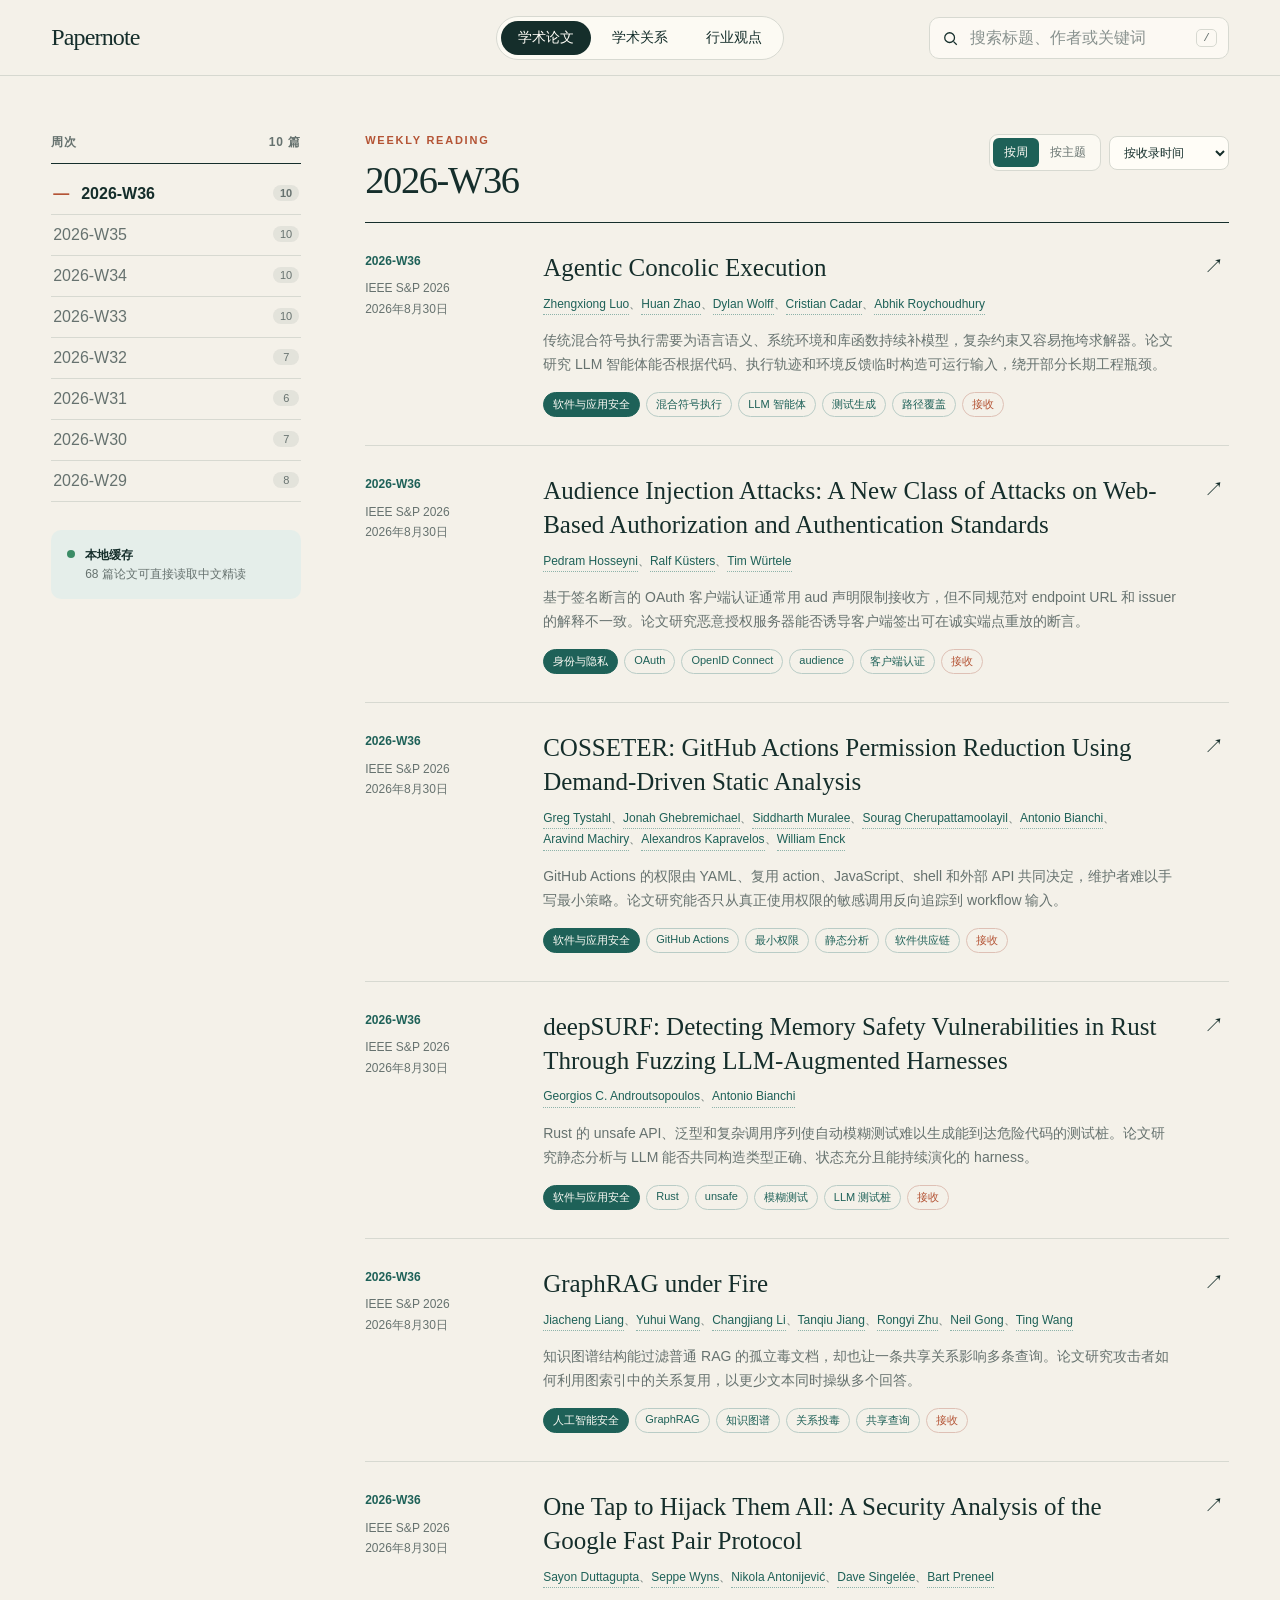
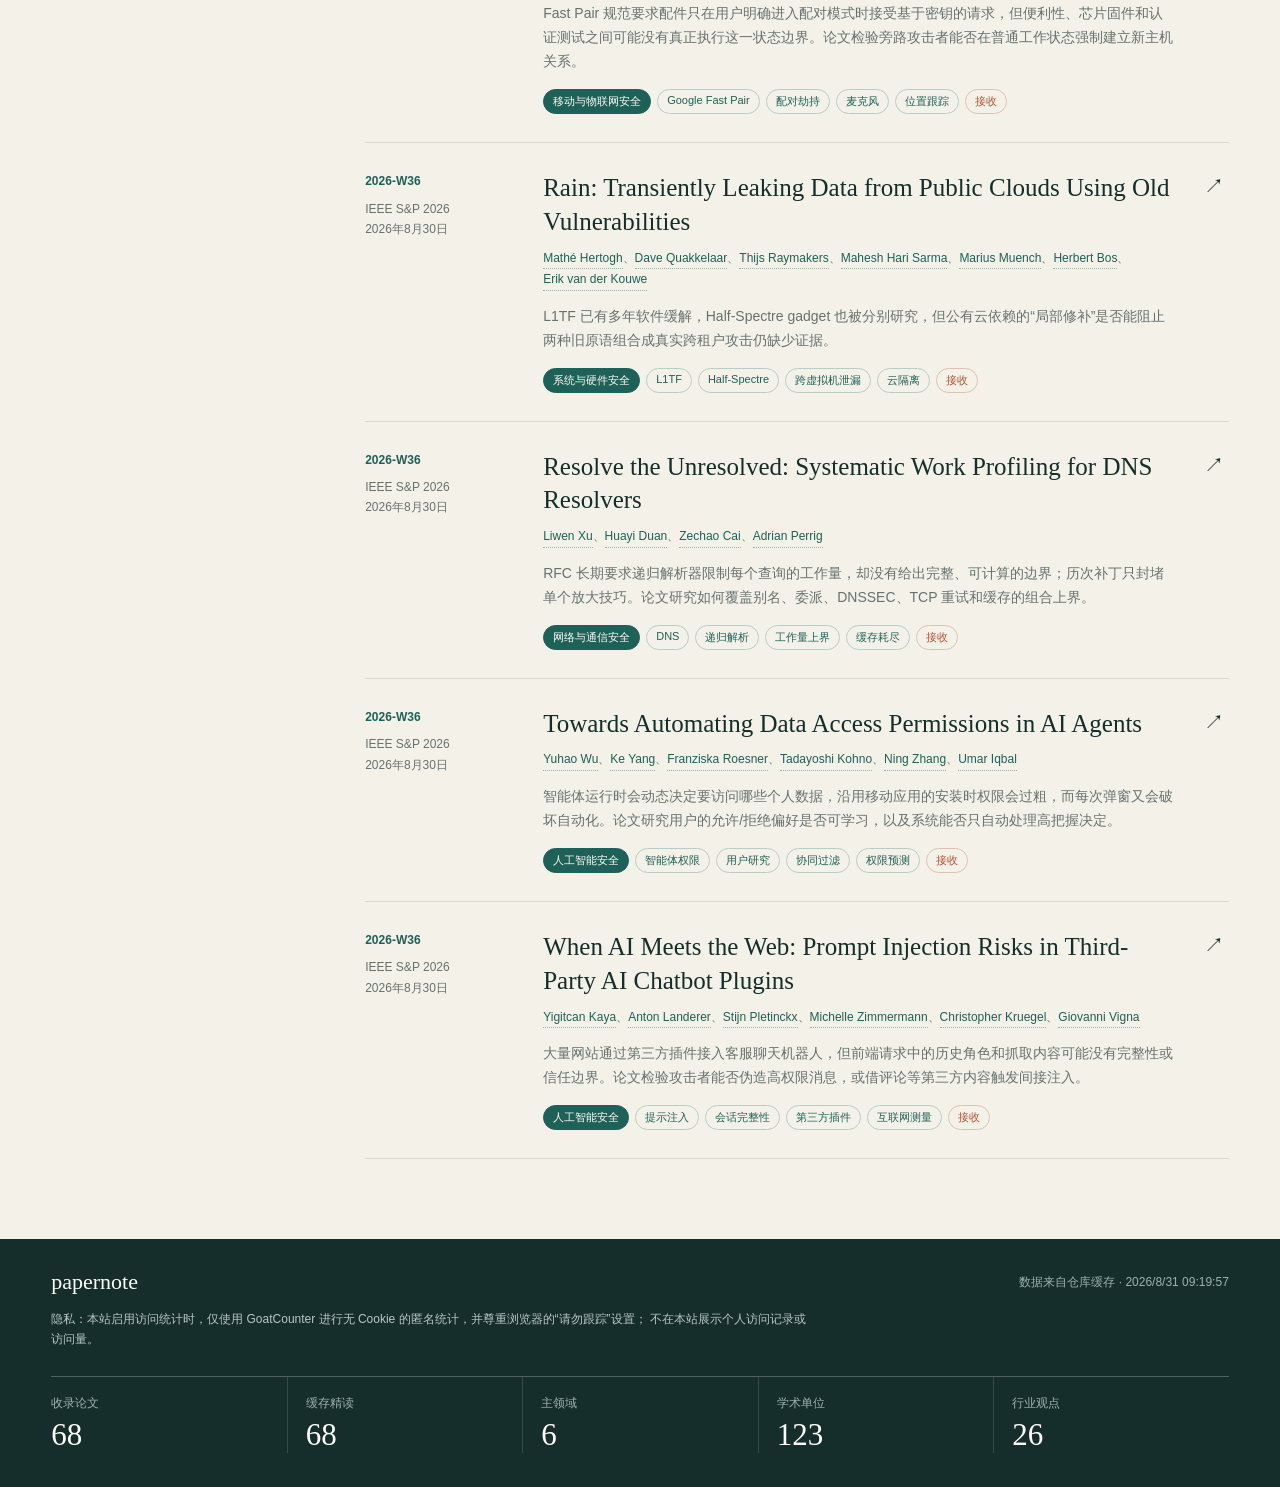
==== site/index.html @ e09ce447 "Align glossary typography" ====
<!doctype html>
<html lang="zh-CN">
<head>
  <meta charset="utf-8">
  <meta name="viewport" content="width=device-width, initial-scale=1">
  <meta name="description" content="papernote：浏览安全论文精读、学术关系与有证据评价的行业观点。">
  <title>papernote · 安全研究笔记</title>
  <link rel="stylesheet" href="./styles.css?v=5">
</head>
<body>
  <header class="site-header">
    <a class="brand" href="./" aria-label="papernote 首页">
      <strong>Papernote</strong>
    </a>
    <nav class="mode-tabs" aria-label="内容类型">
      <button class="mode-tab is-active" type="button" data-section="papers">学术论文</button>
      <button class="mode-tab" type="button" data-section="academic">学术关系</button>
      <button class="mode-tab" type="button" data-section="viewpoints">行业观点</button>
    </nav>
    <label class="search">
      <span class="sr-only">搜索</span>
      <svg viewBox="0 0 24 24" aria-hidden="true"><path d="m21 21-4.2-4.2m1.2-5.3a6.5 6.5 0 1 1-13 0 6.5 6.5 0 0 1 13 0Z"/></svg>
      <input id="searchInput" type="search" placeholder="搜索标题、作者或关键词">
      <kbd>/</kbd>
    </label>
  </header>

  <main>
    <section class="workspace" aria-live="polite">
      <aside class="filters">
        <div class="section-heading">
          <span id="filterTitle">论文主题</span>
          <span id="resultCount"></span>
        </div>
        <div class="filter-list" id="filterList"></div>
        <div class="cache-note">
          <span class="cache-dot" aria-hidden="true"></span>
          <p><strong>本地缓存</strong><br><span id="cacheStatus">正在读取…</span></p>
        </div>
      </aside>

      <div class="content">
        <div class="content-header">
          <div>
            <p class="eyebrow" id="contentEyebrow">WEEKLY READING</p>
            <h2 id="contentTitle">学术论文</h2>
          </div>
          <div class="content-controls">
            <div class="paper-view-tabs" id="paperViewTabs" aria-label="论文浏览方式">
              <button class="paper-view-tab is-active" type="button" data-mode="week">按周</button>
              <button class="paper-view-tab" type="button" data-mode="theme">按主题</button>
            </div>
            <select id="academicYear" aria-label="学术关系年份" hidden></select>
            <select id="sortSelect" aria-label="排序方式">
              <option value="recent">按收录时间</option>
              <option value="title">按标题</option>
            </select>
          </div>
        </div>
        <div class="card-list" id="cardList"></div>
        <div class="empty-state" id="emptyState" hidden>
          <p>没有找到匹配内容。</p>
          <button type="button" id="clearSearch">清除搜索</button>
        </div>
      </div>
    </section>
  </main>

  <dialog class="paper-dialog" id="paperDialog">
    <button class="dialog-back" type="button" aria-label="返回上一个详情" hidden>←</button>
    <button class="dialog-close" type="button" aria-label="关闭详情">×</button>
    <article id="dialogContent"></article>
  </dialog>

  <footer>
    <div class="footer-meta">
      <span class="footer-brand">papernote</span>
      <span>数据来自仓库缓存 · <span id="generatedAt"></span></span>
    </div>
    <p class="privacy-note">
      隐私：本站启用访问统计时，仅使用 GoatCounter 进行无 Cookie 的匿名统计，并尊重浏览器的“请勿跟踪”设置；
      不在本站展示个人访问记录或访问量。
    </p>
    <dl class="stats" id="stats"></dl>
  </footer>

  <script src="./data.js?v=2"></script>
  <script src="./app.js?v=3"></script>
  <script src="./analytics-config.js?v=1"></script>
  <script src="./analytics.js?v=1"></script>
</body>
</html>
---- site/styles.css ----
:root {
  --paper: #f4f1e9;
  --surface: #fffdf7;
  --ink: #152e2b;
  --muted: #66726f;
  --line: #d7d9d1;
  --accent: #b45435;
  --teal: #1e6158;
  --soft-teal: #e5eeea;
  --radius: 14px;
  --shadow: 0 20px 60px rgba(27, 53, 48, .12);
}

* { box-sizing: border-box; }

html { scroll-behavior: smooth; }

body {
  margin: 0;
  color: var(--ink);
  background: var(--paper);
  font-family: Inter, "Noto Sans SC", "PingFang SC", "Microsoft YaHei", sans-serif;
  text-rendering: optimizeLegibility;
}

button, input, select { font: inherit; }
button, select { color: inherit; }
a { color: inherit; }

.sr-only {
  position: absolute;
  width: 1px;
  height: 1px;
  padding: 0;
  margin: -1px;
  overflow: hidden;
  clip: rect(0, 0, 0, 0);
  white-space: nowrap;
  border: 0;
}

.site-header {
  position: sticky;
  top: 0;
  z-index: 10;
  min-height: 76px;
  padding: 12px clamp(20px, 4vw, 64px);
  display: grid;
  grid-template-columns: 1fr auto 1fr;
  align-items: center;
  gap: 28px;
  background: rgba(244, 241, 233, .94);
  border-bottom: 1px solid rgba(21, 46, 43, .13);
  backdrop-filter: blur(12px);
}

.brand {
  width: max-content;
  display: inline-flex;
  align-items: center;
  gap: 11px;
  text-decoration: none;
}

.brand strong {
  font-family: Georgia, "Noto Serif SC", serif;
  font-size: 24px;
  font-weight: 500;
  letter-spacing: -.035em;
}

.mode-tabs {
  display: flex;
  align-items: center;
  gap: 4px;
  padding: 4px;
  border: 1px solid var(--line);
  border-radius: 999px;
  background: rgba(255, 253, 247, .65);
}

.mode-tab {
  padding: 8px 17px;
  border: 0;
  border-radius: 999px;
  background: transparent;
  cursor: pointer;
  font-size: 14px;
}

.mode-tab.is-active {
  color: var(--surface);
  background: var(--ink);
}

.search {
  justify-self: end;
  width: min(100%, 300px);
  height: 42px;
  display: flex;
  align-items: center;
  gap: 9px;
  padding: 0 11px;
  border: 1px solid var(--line);
  border-radius: 10px;
  background: rgba(255, 253, 247, .7);
}

.search:focus-within { border-color: var(--teal); box-shadow: 0 0 0 3px rgba(30, 97, 88, .1); }
.search svg { width: 18px; fill: none; stroke: currentColor; stroke-width: 1.7; }
.search input { min-width: 0; flex: 1; border: 0; outline: 0; background: transparent; }
.search input::placeholder { color: #89928f; }
.search kbd { padding: 2px 6px; color: var(--muted); border: 1px solid var(--line); border-radius: 5px; font-size: 11px; }

main {
  width: min(1440px, 100%);
  margin: 0 auto;
  padding: 0 clamp(20px, 4vw, 64px);
}

.content,
.card-list,
.card-body { min-width: 0; }

.eyebrow {
  margin: 0 0 12px;
  color: var(--accent);
  font-size: 11px;
  font-weight: 700;
  letter-spacing: .16em;
}

.workspace {
  display: grid;
  grid-template-columns: 250px minmax(0, 1fr);
  gap: clamp(32px, 5vw, 78px);
  padding: 58px 0 80px;
}

.filters {
  align-self: start;
  position: sticky;
  top: 108px;
}

.section-heading {
  display: flex;
  justify-content: space-between;
  padding-bottom: 12px;
  color: var(--muted);
  border-bottom: 1px solid var(--ink);
  font-size: 12px;
  font-weight: 700;
  letter-spacing: .08em;
}

.filter-list { margin-top: 10px; }

.filter-button {
  width: 100%;
  padding: 11px 2px;
  display: flex;
  justify-content: space-between;
  gap: 12px;
  color: var(--muted);
  border: 0;
  border-bottom: 1px solid var(--line);
  background: transparent;
  cursor: pointer;
  text-align: left;
}

.filter-button:hover, .filter-button.is-active { color: var(--ink); }
.filter-button.is-active { font-weight: 700; }
.filter-button.is-active::before { content: "—"; color: var(--accent); }
.filter-button.is-active span:first-of-type { margin-right: auto; }

.filter-count {
  min-width: 26px;
  padding: 2px 7px;
  color: var(--muted);
  background: rgba(21, 46, 43, .07);
  border-radius: 99px;
  text-align: center;
  font-size: 11px;
}

.cache-note {
  margin-top: 28px;
  padding: 16px;
  display: flex;
  gap: 10px;
  background: var(--soft-teal);
  border-radius: 10px;
}

.cache-note p { margin: 0; color: var(--muted); font-size: 12px; line-height: 1.55; }
.cache-note strong { color: var(--ink); }
.cache-dot { width: 8px; height: 8px; margin-top: 4px; flex: 0 0 auto; border-radius: 50%; background: #3b8c66; }

.content-header {
  min-height: 72px;
  display: flex;
  align-items: start;
  justify-content: space-between;
  gap: 24px;
  border-bottom: 1px solid var(--ink);
}

.content-header h2 {
  margin: 0 0 20px;
  font-family: Georgia, "Noto Serif SC", "Songti SC", serif;
  font-size: clamp(28px, 3vw, 42px);
  font-weight: 500;
  letter-spacing: -.035em;
}

#sortSelect {
  padding: 8px 28px 8px 10px;
  border: 1px solid var(--line);
  border-radius: 8px;
  background: var(--surface);
  font-size: 12px;
}

.content-controls { display: flex; align-items: center; gap: 8px; }

.paper-view-tabs {
  display: flex;
  padding: 3px;
  border: 1px solid var(--line);
  border-radius: 9px;
  background: rgba(255, 253, 247, .65);
}

.paper-view-tabs[hidden] { display: none; }

.paper-view-tab {
  padding: 6px 11px;
  color: var(--muted);
  border: 0;
  border-radius: 6px;
  background: transparent;
  cursor: pointer;
  font-size: 12px;
}

.paper-view-tab.is-active {
  color: var(--surface);
  background: var(--teal);
}

#academicYear {
  padding: 8px 28px 8px 10px;
  border: 1px solid var(--line);
  border-radius: 8px;
  background: var(--surface);
  font-size: 12px;
}

.paper-card {
  position: relative;
  padding: 28px 52px 28px 0;
  display: grid;
  grid-template-columns: 150px minmax(0, 1fr);
  gap: 28px;
  border-bottom: 1px solid var(--line);
  cursor: pointer;
}

.paper-card:hover .paper-title-button { color: var(--accent); }
.paper-card::after {
  content: "↗";
  position: absolute;
  top: 30px;
  right: 5px;
  font-size: 20px;
  transition: transform .18s ease;
}
.paper-card:hover::after { transform: translate(3px, -3px); }

.card-meta { color: var(--muted); font-size: 12px; line-height: 1.7; }
.card-meta strong { display: block; margin-bottom: 7px; color: var(--teal); font-weight: 700; }
.card-body h3 { max-width: 850px; margin: 0; font-family: Georgia, "Noto Serif SC", serif; font-size: clamp(19px, 2vw, 25px); font-weight: 500; line-height: 1.35; }
.card-body h3,
.dialog-title,
.glossary-section dt { overflow-wrap: anywhere; }
.paper-title-button {
  padding: 0;
  color: inherit;
  background: none;
  border: 0;
  font: inherit;
  line-height: inherit;
  text-align: left;
  cursor: pointer;
}
.paper-author-list { margin: 9px 0 0; color: var(--muted); font-size: 12px; line-height: 1.7; }
.card-summary { max-width: 850px; margin: 13px 0 0; color: var(--muted); font-size: 14px; line-height: 1.72; }

.tags { margin-top: 16px; display: flex; flex-wrap: wrap; gap: 6px; }
.tag { padding: 4px 9px; color: var(--teal); border: 1px solid #b9ccc6; border-radius: 99px; font-size: 11px; }
.tag.domain { color: var(--surface); background: var(--teal); border-color: var(--teal); }
.tag.status { color: var(--accent); border-color: #dec0b5; }

.viewpoint-card { grid-template-columns: 150px minmax(0, 1fr); cursor: default; }
.viewpoint-card::after { content: none; }
.viewpoint-card h3 a { text-decoration: none; }
.viewpoint-card h3 a:hover { color: var(--accent); text-decoration: underline; text-underline-offset: 4px; }
.viewpoint-evidence { margin: 18px 0 0; display: grid; gap: 8px; }
.viewpoint-evidence div { display: grid; grid-template-columns: 72px minmax(0, 1fr); gap: 10px; }
.viewpoint-evidence dt { color: var(--ink); font-size: 12px; font-weight: 700; }
.viewpoint-evidence dd { margin: 0; color: var(--muted); font-size: 13px; line-height: 1.6; }
.highlights { margin: 17px 0 0; padding-left: 18px; color: var(--muted); font-size: 14px; line-height: 1.7; }
.highlights li + li { margin-top: 5px; }
.source-link { display: inline-block; margin-top: 17px; color: var(--teal); font-size: 13px; font-weight: 700; text-underline-offset: 4px; }

.academic-intro {
  margin-top: 24px;
  padding: clamp(22px, 4vw, 38px);
  display: grid;
  grid-template-columns: minmax(220px, .8fr) minmax(280px, 1.25fr);
  gap: 18px 48px;
  color: var(--surface);
  background: var(--ink);
  border-radius: var(--radius);
}

.academic-intro h3,
.subsection-heading h3,
.network-detail h3 {
  margin: 0;
  font-family: Georgia, "Noto Serif SC", serif;
  font-size: clamp(23px, 2.4vw, 34px);
  font-weight: 500;
  line-height: 1.3;
}

.academic-intro > p {
  margin: 0;
  color: #b8c8c4;
  font-size: 13px;
  line-height: 1.8;
}

.academic-intro dl {
  grid-column: 1 / -1;
  display: grid;
  grid-template-columns: repeat(3, 1fr);
  margin: 12px 0 0;
  padding-top: 20px;
  border-top: 1px solid rgba(255, 253, 247, .2);
}

.academic-intro dl div { padding-left: 20px; border-left: 1px solid rgba(255, 253, 247, .16); }
.academic-intro dl div:first-child { padding-left: 0; border-left: 0; }
.academic-intro dt { color: #9fb1ac; font-size: 11px; }
.academic-intro dd { margin: 4px 0 0; font-family: Georgia, serif; font-size: 30px; }

.network-section { margin-top: 58px; }

.subsection-heading {
  display: flex;
  justify-content: space-between;
  align-items: end;
  gap: 30px;
  padding-bottom: 18px;
  border-bottom: 1px solid var(--ink);
}

.subsection-heading > p {
  max-width: 520px;
  margin: 0;
  color: var(--muted);
  font-size: 12px;
  line-height: 1.7;
}

.subsection-heading.compact { align-items: start; }

.network-board {
  position: relative;
  height: 520px;
  margin-top: 20px;
  overflow: hidden;
  background:
    linear-gradient(rgba(21, 46, 43, .035) 1px, transparent 1px),
    linear-gradient(90deg, rgba(21, 46, 43, .035) 1px, transparent 1px),
    var(--surface);
  background-size: 36px 36px;
  border: 1px solid var(--line);
  border-radius: var(--radius);
}

.network-board svg { position: absolute; inset: 0; width: 100%; height: 100%; pointer-events: none; }
.network-board line { stroke: rgba(30, 97, 88, .32); stroke-width: calc(1px + var(--weight) * .8px); }

.network-node {
  position: absolute;
  left: var(--x);
  top: var(--y);
  width: 150px;
  min-height: 60px;
  padding: 10px 12px;
  transform: translate(-50%, -50%);
  color: var(--ink);
  background: var(--surface);
  border: 1px solid #b9ccc6;
  border-radius: 11px;
  box-shadow: 0 8px 24px rgba(21, 46, 43, .08);
  cursor: pointer;
  text-align: left;
}

.network-node:hover,
.network-node.is-selected {
  color: var(--surface);
  background: var(--teal);
  border-color: var(--teal);
}

.network-node strong,
.network-node span { display: block; }
.network-node strong { font-size: 12px; line-height: 1.35; }
.network-node span { margin-top: 5px; color: var(--muted); font-size: 10px; }
.network-node:hover span,
.network-node.is-selected span { color: #d8ebe5; }

.network-detail {
  margin-top: 12px;
  padding: 22px 24px;
  display: grid;
  grid-template-columns: 1fr 1.2fr 1.2fr;
  gap: 28px;
  background: var(--soft-teal);
  border-radius: 11px;
}

.network-detail h3 { font-size: 23px; }
.network-detail p { margin: 7px 0 0; color: var(--muted); font-size: 12px; line-height: 1.65; }
.network-detail strong { font-size: 12px; }

.rankings {
  margin-top: 62px;
  display: grid;
  grid-template-columns: 1fr 1fr;
  gap: clamp(30px, 5vw, 70px);
}

.ranking-list { margin: 10px 0 0; padding: 0; list-style: none; }
.ranking-list li {
  min-height: 66px;
  display: grid;
  grid-template-columns: 34px 1fr auto;
  align-items: center;
  gap: 10px;
  border-bottom: 1px solid var(--line);
}
.ranking-list li > span { color: var(--accent); font-family: Georgia, serif; font-size: 13px; }
.ranking-list strong,
.ranking-list small { display: block; }
.ranking-list strong { font-size: 13px; }
.ranking-list small { margin-top: 4px; color: var(--muted); font-size: 10px; line-height: 1.4; }
.ranking-list b { font-family: Georgia, serif; font-size: 24px; font-weight: 500; }

.scholar-link {
  padding: 0;
  color: var(--teal);
  background: none;
  border: 0;
  border-bottom: 1px dotted #8db3aa;
  font: inherit;
  line-height: inherit;
  cursor: pointer;
}
.scholar-link:hover { color: var(--accent); border-bottom-color: var(--accent); }
.ranking-scholar-link { color: var(--ink); font-weight: 700; text-align: left; }

.empty-state { padding: 70px 0; text-align: center; color: var(--muted); }
.empty-state button { padding: 8px 13px; border: 1px solid var(--line); border-radius: 8px; background: var(--surface); cursor: pointer; }

.paper-dialog {
  width: min(820px, calc(100% - 32px));
  max-height: calc(100vh - 40px);
  padding: 0;
  color: var(--ink);
  background: var(--surface);
  border: 1px solid var(--line);
  border-radius: var(--radius);
  box-shadow: var(--shadow);
}

.paper-dialog::backdrop { background: rgba(10, 31, 28, .58); backdrop-filter: blur(3px); }
.paper-dialog article { padding: clamp(28px, 6vw, 64px); }
.dialog-close { position: sticky; top: 14px; float: right; z-index: 2; width: 38px; height: 38px; margin: 14px 14px 0 0; border: 1px solid var(--line); border-radius: 50%; background: var(--surface); cursor: pointer; font-size: 24px; }
.dialog-back { position: sticky; top: 14px; float: left; z-index: 2; width: 38px; height: 38px; margin: 14px 0 0 14px; color: var(--ink); background: var(--surface); border: 1px solid var(--line); border-radius: 50%; cursor: pointer; font-size: 20px; }
.dialog-title { max-width: 650px; margin: 12px 0 18px; font-family: Georgia, "Noto Serif SC", serif; font-size: clamp(28px, 4vw, 42px); font-weight: 500; line-height: 1.2; letter-spacing: -.035em; }
.dialog-byline { padding-bottom: 24px; color: var(--muted); border-bottom: 1px solid var(--line); font-size: 13px; line-height: 1.6; }
.detail-section { margin-top: 26px; }
.detail-section h3 { margin: 0 0 9px; color: var(--accent); font-size: 12px; letter-spacing: .1em; }
.detail-section p,
.glossary-section dl {
  font-family: Georgia, "Noto Serif SC", serif;
  font-size: 16px;
  line-height: 1.85;
}
.detail-section p { margin: 0; }
.glossary-section dl { margin: 0; display: grid; gap: 10px; }
.glossary-section dl div { display: grid; grid-template-columns: minmax(110px, .3fr) minmax(0, 1fr); gap: 18px; }
.glossary-section dt { font-weight: 600; line-height: inherit; }
.glossary-section dd { margin: 0; color: var(--ink); line-height: inherit; }
.affiliation-list { margin: 0; padding: 0; list-style: none; font-size: 14px; line-height: 1.85; }
.affiliation-list li + li { margin-top: 6px; }
.dialog-scholar-stats { display: grid; grid-template-columns: repeat(3, 1fr); margin: 24px 0 0; padding: 18px 0; border-block: 1px solid var(--line); }
.dialog-scholar-stats div + div { padding-left: 18px; border-left: 1px solid var(--line); }
.dialog-scholar-stats dt { color: var(--muted); font-size: 11px; }
.dialog-scholar-stats dd { margin: 4px 0 0; font-family: Georgia, serif; font-size: 26px; }
.dialog-recent-papers { margin: 0; padding-left: 20px; }
.dialog-recent-papers li + li { margin-top: 13px; }
.dialog-recent-papers button { padding: 0; color: var(--ink); background: none; border: 0; font-family: Georgia, "Noto Serif SC", serif; font-size: 16px; line-height: 1.45; text-align: left; text-decoration: underline; text-decoration-color: #a9c1ba; text-underline-offset: 4px; cursor: pointer; }
.dialog-recent-papers button:hover { color: var(--accent); }
.dialog-recent-papers small { display: block; margin-top: 3px; color: var(--muted); font-size: 11px; }
.homepage-pending { color: var(--muted); font-size: 13px; }
.dialog-actions { margin-top: 34px; display: flex; flex-wrap: wrap; gap: 10px; }
.dialog-actions a { padding: 10px 14px; color: var(--surface); background: var(--ink); border-radius: 8px; text-decoration: none; font-size: 13px; }
.dialog-actions a.secondary { color: var(--ink); background: transparent; border: 1px solid var(--line); }

footer {
  padding: 30px clamp(20px, 4vw, 64px) 34px;
  color: #9fb1ac;
  background: var(--ink);
  font-size: 12px;
}

.footer-meta {
  display: flex;
  align-items: center;
  justify-content: space-between;
  gap: 20px;
}

.footer-brand { color: var(--surface); font-family: Georgia, serif; font-size: 22px; }

.privacy-note {
  max-width: 760px;
  margin: 14px 0 0;
  color: #b8c6c2;
  line-height: 1.7;
}

.stats {
  display: grid;
  grid-template-columns: repeat(5, 1fr);
  margin: 26px 0 0;
  border-top: 1px solid rgba(255, 253, 247, .24);
}

.stat {
  padding: 18px 18px 0;
  border-left: 1px solid rgba(255, 253, 247, .14);
}

.stat:first-child { padding-left: 0; border-left: 0; }
.stat dt { color: #9fb1ac; font-size: 12px; }
.stat dd { margin: 5px 0 0; color: var(--surface); font-family: Georgia, serif; font-size: 31px; }

@media (max-width: 960px) {
  .site-header { grid-template-columns: 1fr auto; }
  .mode-tabs { order: 3; grid-column: 1 / -1; justify-self: center; }
  .search { width: 240px; }
}

@media (max-width: 720px) {
  .site-header { gap: 12px; }
  .brand small, .search kbd { display: none; }
  .search { width: 44px; padding: 0 12px; }
  .search:focus-within { position: absolute; right: 20px; width: calc(100% - 40px); background: var(--surface); }
  .search input { width: 0; }
  .search:focus-within input { width: auto; }
  .mode-tabs { width: 100%; }
  .mode-tab { flex: 1; padding-inline: 8px; }
  .workspace { grid-template-columns: minmax(0, 1fr); padding-top: 28px; }
  .filters { position: static; }
  .filter-list { display: flex; overflow-x: auto; gap: 8px; padding: 2px 0 8px; scrollbar-width: thin; }
  .filter-button { width: auto; min-width: max-content; padding: 8px 11px; border: 1px solid var(--line); border-radius: 999px; }
  .filter-button.is-active::before { display: none; }
  .cache-note { display: none; }
  .content-header { align-items: stretch; flex-direction: column; gap: 8px; }
  .content-controls { margin-bottom: 12px; flex-wrap: wrap; }
  .paper-card, .viewpoint-card { grid-template-columns: minmax(0, 1fr); gap: 9px; padding-right: 34px; }
  .glossary-section dl div { grid-template-columns: 1fr; gap: 1px; }
  .card-meta strong { display: inline; margin-right: 8px; }
  .footer-meta { align-items: flex-start; flex-direction: column; }
  .stats { grid-template-columns: repeat(2, 1fr); }
  .stat:nth-child(3) { padding-left: 0; border-left: 0; }
  .academic-intro { grid-template-columns: 1fr; }
  .academic-intro dl { grid-column: 1; }
  .network-board { height: auto; padding: 14px; display: grid; grid-template-columns: repeat(2, 1fr); gap: 8px; }
  .network-board svg { display: none; }
  .network-node { position: static; width: 100%; min-height: 68px; transform: none; }
  .network-detail, .rankings { grid-template-columns: 1fr; }
  .dialog-scholar-stats { grid-template-columns: 1fr; gap: 12px; }
  .dialog-scholar-stats div + div { padding: 12px 0 0; border-top: 1px solid var(--line); border-left: 0; }
  .network-detail { gap: 16px; }
  .subsection-heading { align-items: start; flex-direction: column; gap: 10px; }
}

@media (prefers-reduced-motion: reduce) {
  * { scroll-behavior: auto !important; transition: none !important; }
}
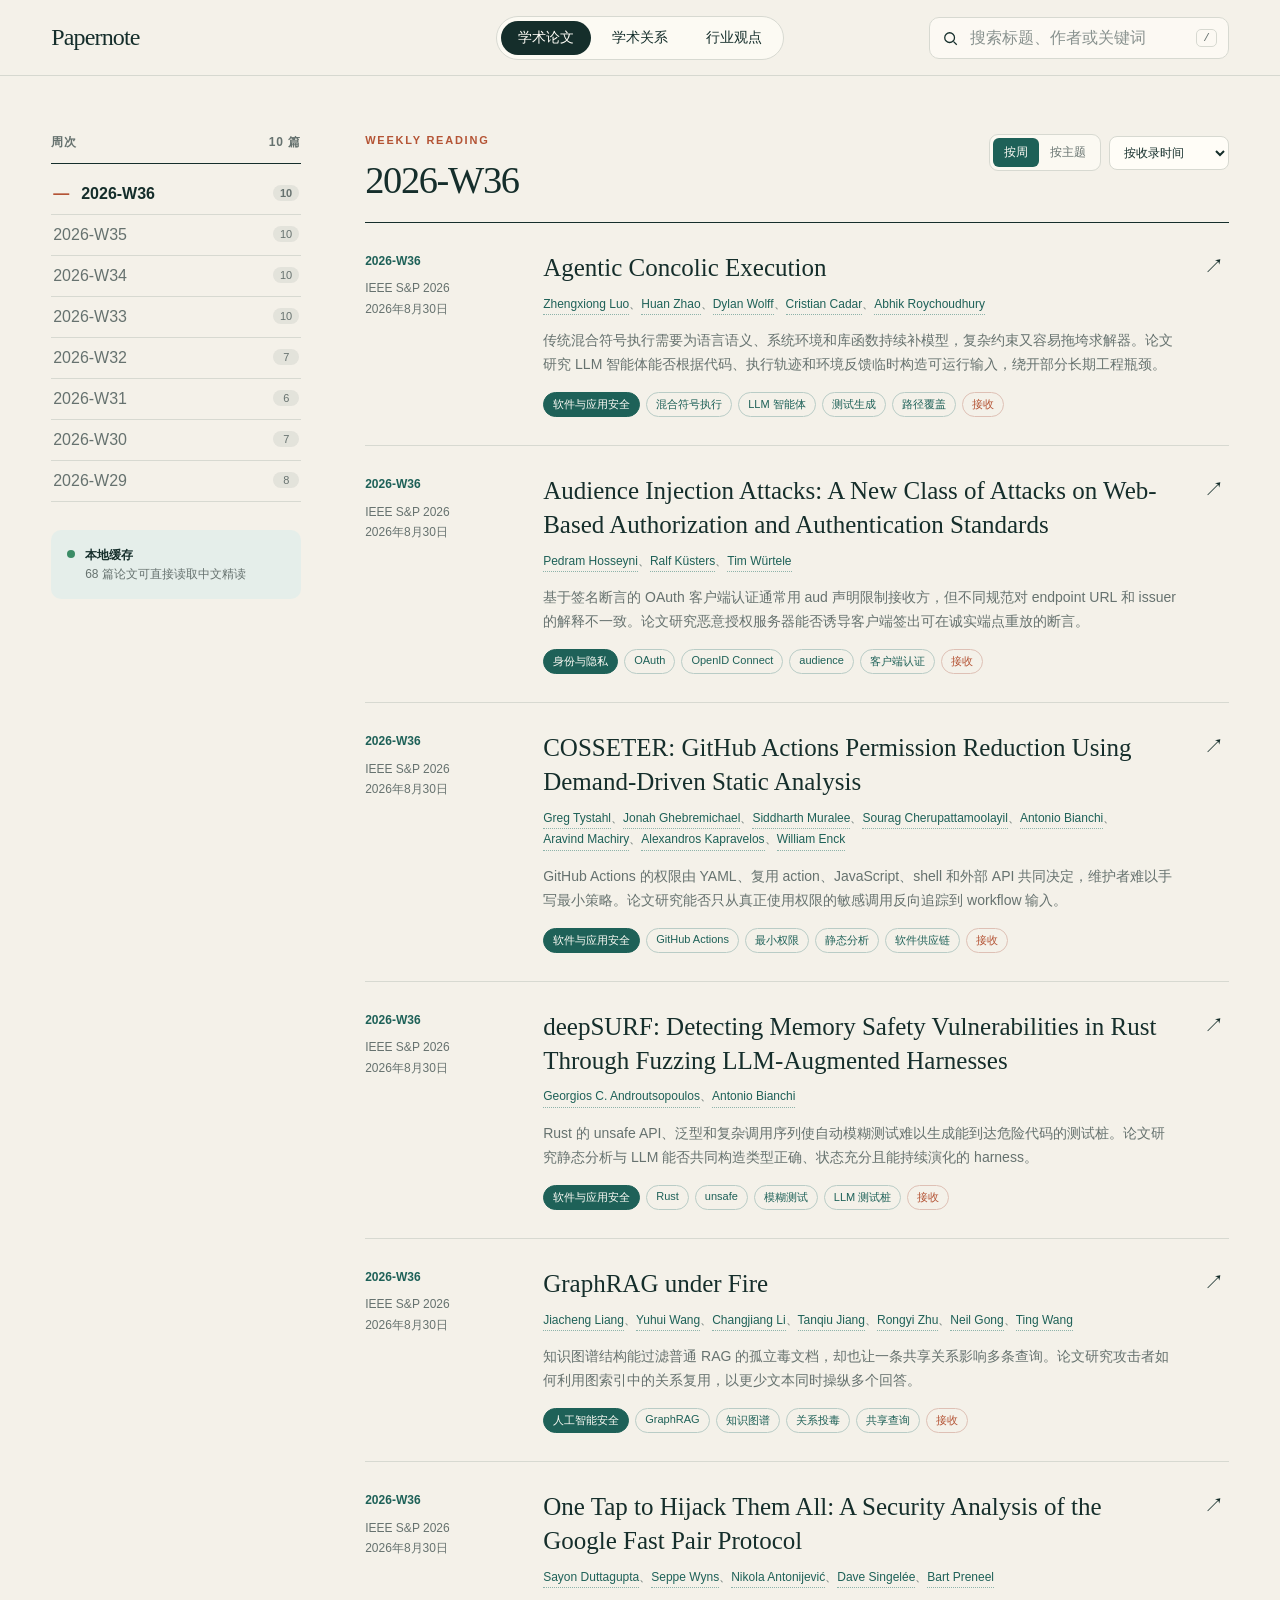
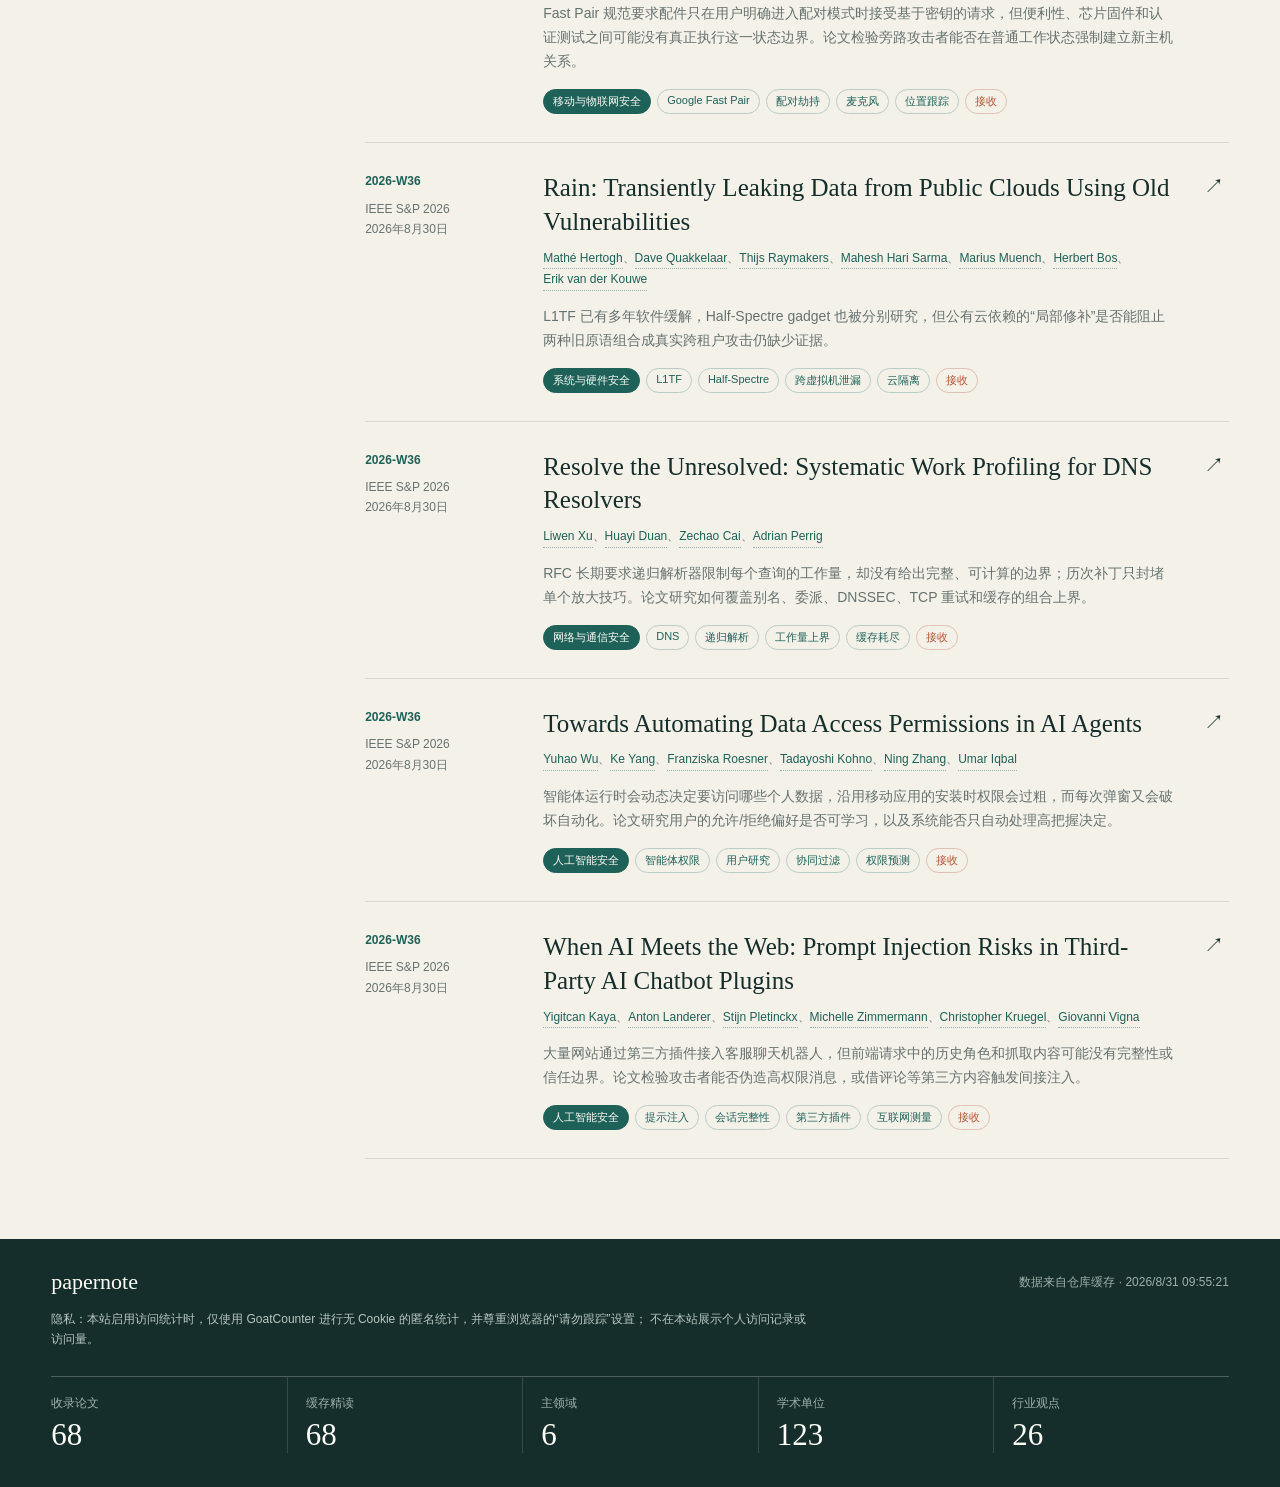
==== commit 6317bcc6: "Normalize paper publication timelines" ====
--- a/site/index.html
+++ b/site/index.html
@@ -84,7 +84,7 @@
     <dl class="stats" id="stats"></dl>
   </footer>
 
-  <script src="./data.js?v=2"></script>
+  <script src="./data.js?v=3"></script>
   <script src="./app.js?v=3"></script>
   <script src="./analytics-config.js?v=1"></script>
   <script src="./analytics.js?v=1"></script>
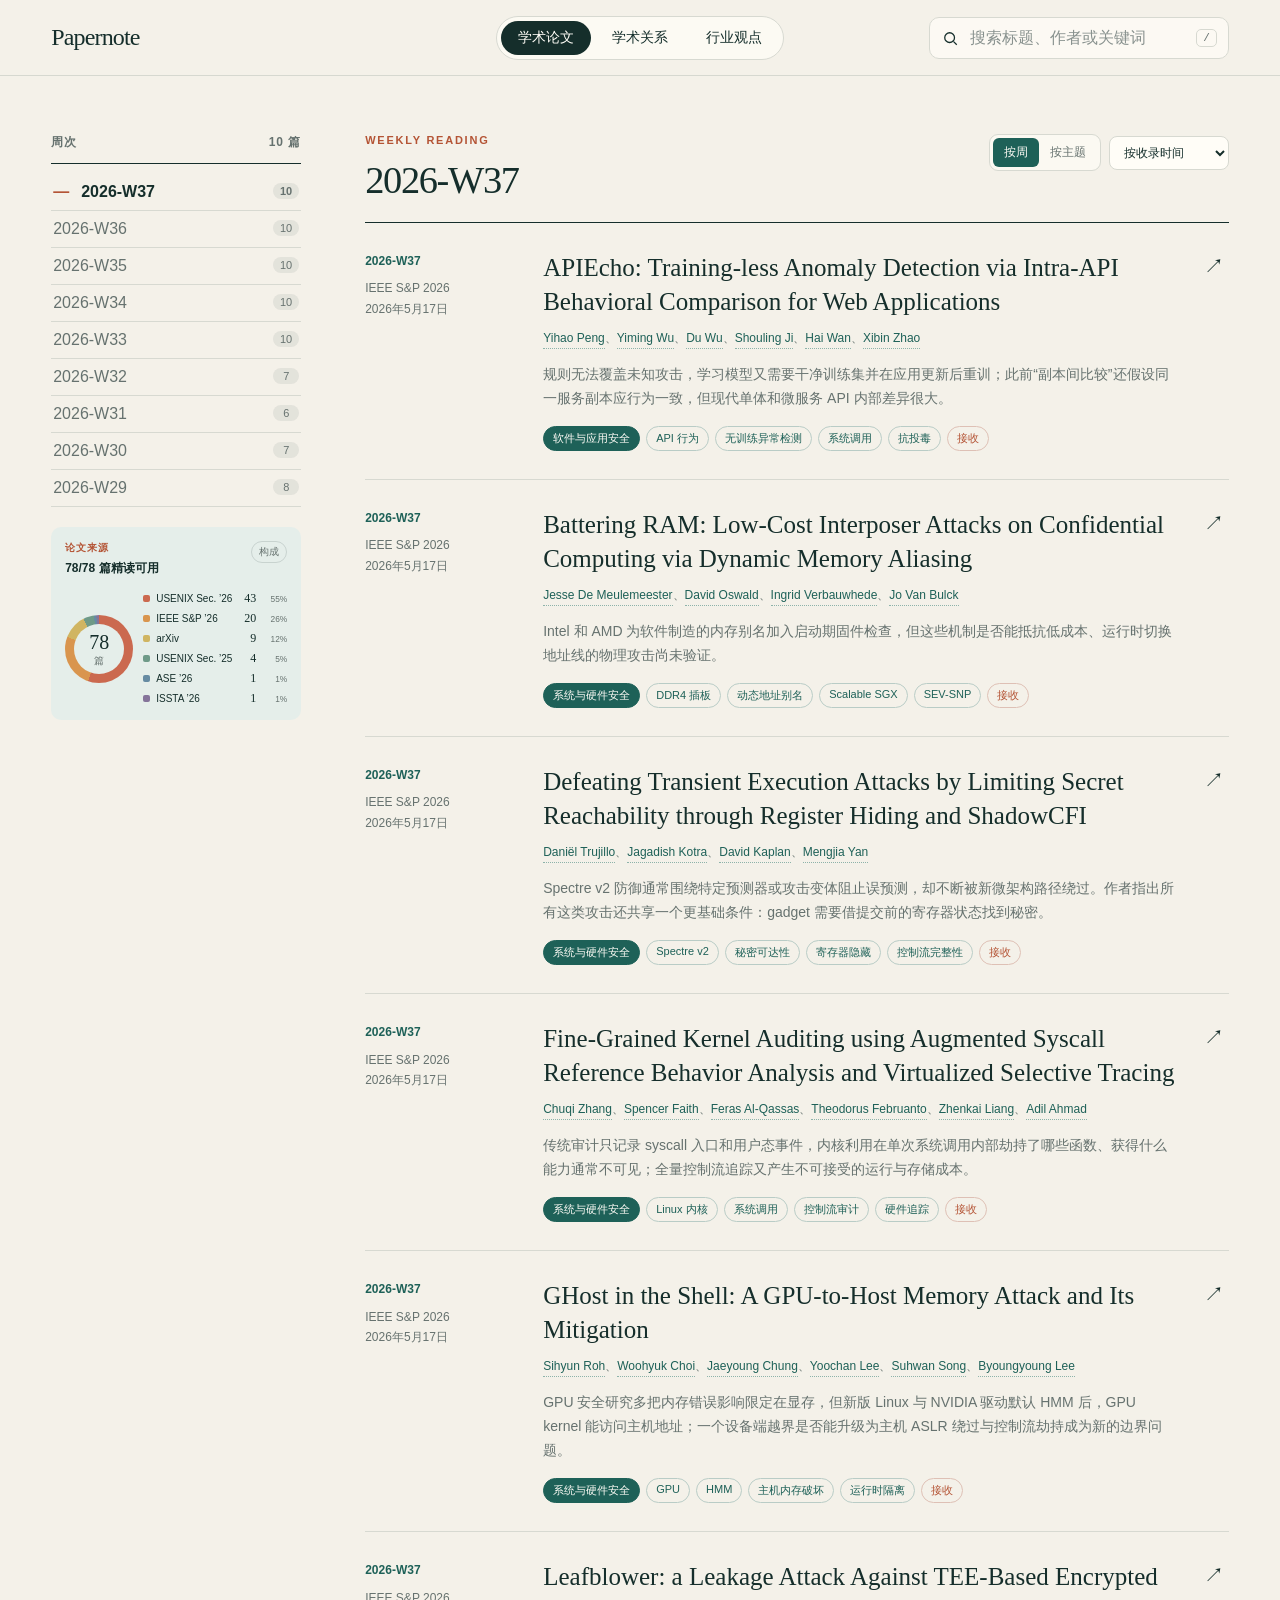
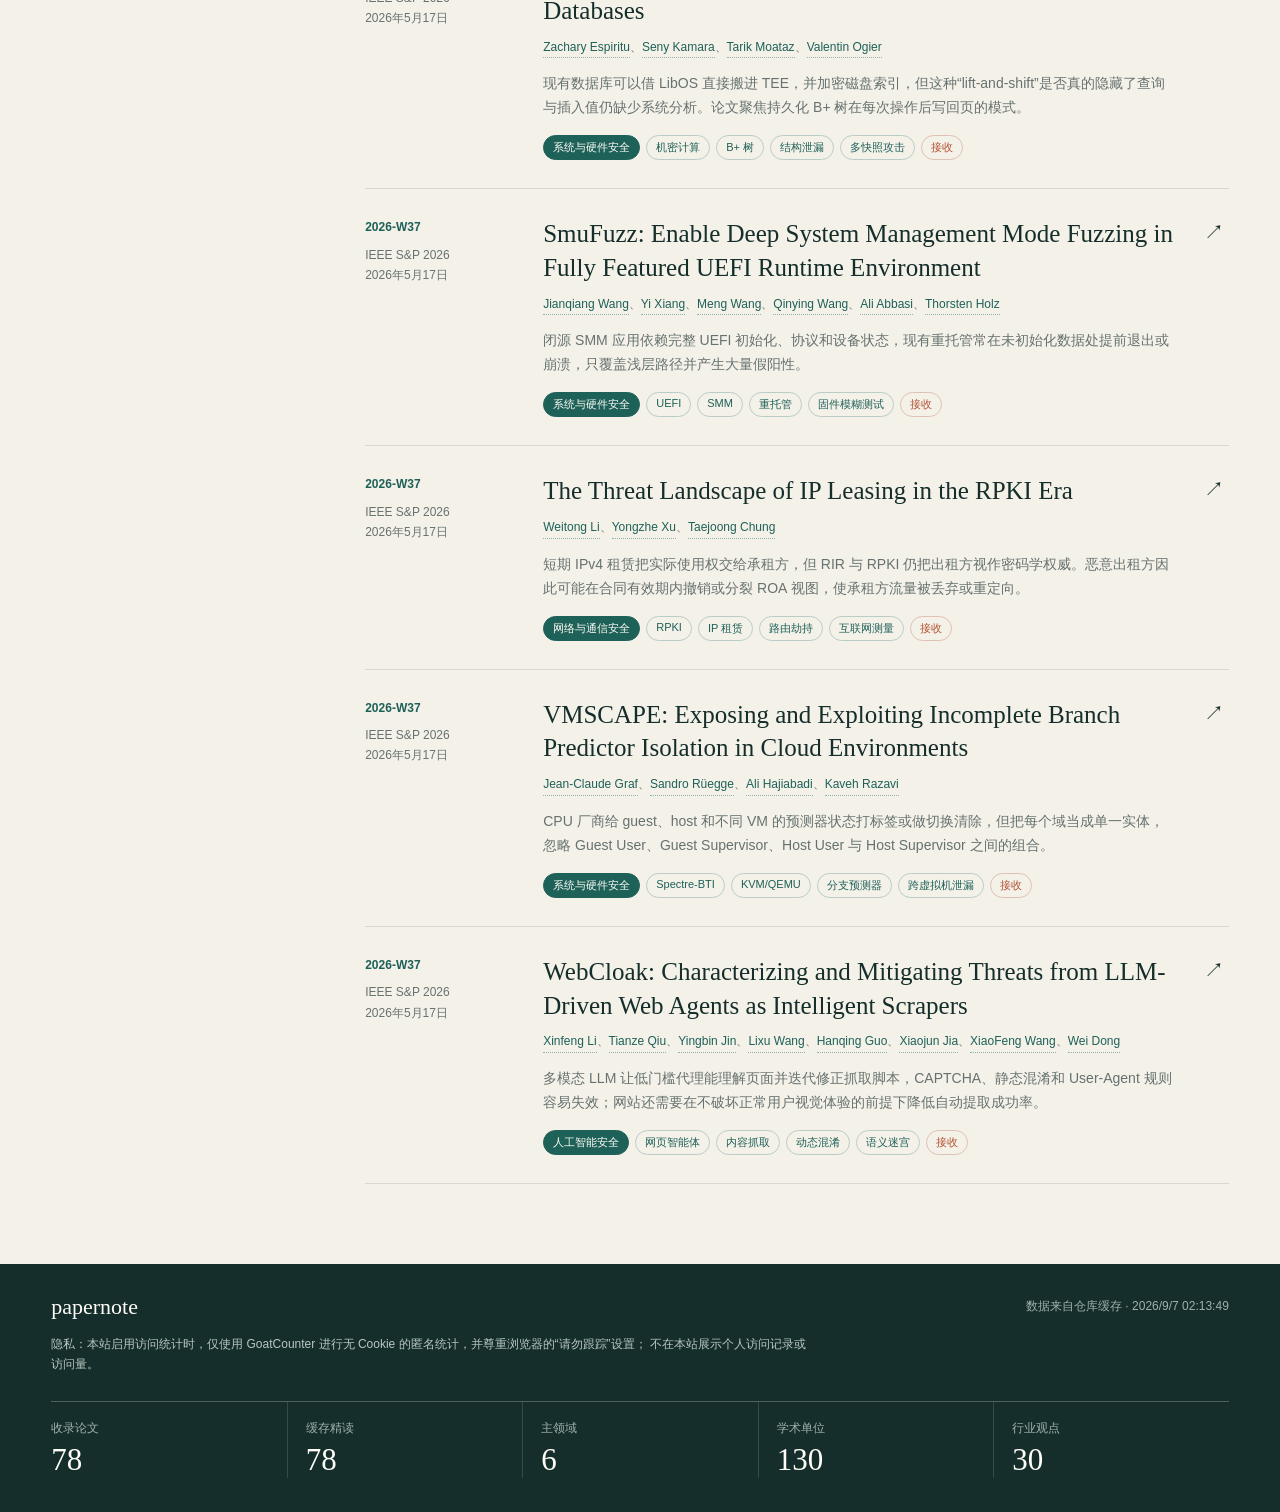
==== commit 3dcd8199: "Add source distribution charts" ====
--- a/site/index.html
+++ b/site/index.html
@@ -5,7 +5,7 @@
   <meta name="viewport" content="width=device-width, initial-scale=1">
   <meta name="description" content="papernote：浏览安全论文精读、学术关系与有证据评价的行业观点。">
   <title>papernote · 安全研究笔记</title>
-  <link rel="stylesheet" href="./styles.css?v=5">
+  <link rel="stylesheet" href="./styles.css?v=6">
 </head>
 <body>
   <header class="site-header">
@@ -33,10 +33,7 @@
           <span id="resultCount"></span>
         </div>
         <div class="filter-list" id="filterList"></div>
-        <div class="cache-note">
-          <span class="cache-dot" aria-hidden="true"></span>
-          <p><strong>本地缓存</strong><br><span id="cacheStatus">正在读取…</span></p>
-        </div>
+        <section class="distribution-card" id="distributionCard" aria-live="polite"></section>
       </aside>
 
       <div class="content">
@@ -85,7 +82,7 @@
   </footer>
 
   <script src="./data.js?v=3"></script>
-  <script src="./app.js?v=3"></script>
+  <script src="./app.js?v=4"></script>
   <script src="./analytics-config.js?v=1"></script>
   <script src="./analytics.js?v=1"></script>
 </body>
--- a/site/styles.css
+++ b/site/styles.css
@@ -158,7 +158,7 @@
 
 .filter-button {
   width: 100%;
-  padding: 11px 2px;
+  padding: 9px 2px;
   display: flex;
   justify-content: space-between;
   gap: 12px;
@@ -185,18 +185,98 @@
   font-size: 11px;
 }
 
-.cache-note {
-  margin-top: 28px;
-  padding: 16px;
-  display: flex;
-  gap: 10px;
+.distribution-card {
+  margin-top: 20px;
+  padding: 14px;
+  display: grid;
+  grid-template-areas: "head head" "chart legend";
+  grid-template-columns: 68px minmax(0, 1fr);
+  align-items: center;
+  column-gap: 10px;
   background: var(--soft-teal);
   border-radius: 10px;
 }
 
-.cache-note p { margin: 0; color: var(--muted); font-size: 12px; line-height: 1.55; }
-.cache-note strong { color: var(--ink); }
-.cache-dot { width: 8px; height: 8px; margin-top: 4px; flex: 0 0 auto; border-radius: 50%; background: #3b8c66; }
+.distribution-head {
+  grid-area: head;
+  display: flex;
+  align-items: start;
+  justify-content: space-between;
+  gap: 8px;
+}
+
+.distribution-head > span {
+  padding: 3px 7px;
+  color: var(--muted);
+  border: 1px solid rgba(21, 46, 43, .14);
+  border-radius: 99px;
+  font-size: 10px;
+}
+
+.distribution-kicker {
+  margin: 0 0 3px;
+  color: var(--accent);
+  font-size: 10px;
+  font-weight: 700;
+  letter-spacing: .1em;
+}
+
+.distribution-head strong { color: var(--ink); font-size: 12px; font-weight: 650; }
+
+.distribution-chart {
+  grid-area: chart;
+  position: relative;
+  width: 68px;
+  aspect-ratio: 1;
+  margin: 14px 0 0;
+  display: grid;
+  place-items: center;
+  border-radius: 50%;
+}
+
+.distribution-chart::after {
+  content: "";
+  position: absolute;
+  inset: 9px;
+  background: var(--soft-teal);
+  border-radius: 50%;
+}
+
+.distribution-chart > span {
+  position: relative;
+  z-index: 1;
+  display: grid;
+  color: var(--ink);
+  text-align: center;
+  line-height: 1;
+}
+
+.distribution-chart b { font-family: Georgia, serif; font-size: 20px; font-weight: 500; }
+.distribution-chart small { margin-top: 4px; color: var(--muted); font-size: 10px; }
+
+.distribution-legend {
+  grid-area: legend;
+  margin: 14px 0 0;
+  padding: 0;
+  display: grid;
+  gap: 5px;
+  list-style: none;
+}
+
+.distribution-legend li {
+  min-width: 0;
+  display: grid;
+  grid-template-columns: 7px minmax(0, 1fr) auto 25px;
+  align-items: center;
+  gap: 6px;
+  color: var(--muted);
+  font-size: 10px;
+}
+
+.distribution-legend i { width: 7px; height: 7px; border-radius: 2px; }
+.distribution-legend span { overflow: hidden; color: var(--ink); text-overflow: ellipsis; white-space: nowrap; }
+.distribution-legend b { color: var(--ink); font-family: Georgia, serif; font-size: 12px; font-weight: 500; }
+.distribution-legend small { text-align: right; }
 
 .content-header {
   min-height: 72px;
@@ -584,7 +664,14 @@
   .filter-list { display: flex; overflow-x: auto; gap: 8px; padding: 2px 0 8px; scrollbar-width: thin; }
   .filter-button { width: auto; min-width: max-content; padding: 8px 11px; border: 1px solid var(--line); border-radius: 999px; }
   .filter-button.is-active::before { display: none; }
-  .cache-note { display: none; }
+  .distribution-card {
+    margin-top: 16px;
+    display: grid;
+    grid-template-columns: 76px minmax(0, 1fr);
+    align-items: center;
+    column-gap: 18px;
+  }
+  .distribution-chart { width: 76px; }
   .content-header { align-items: stretch; flex-direction: column; gap: 8px; }
   .content-controls { margin-bottom: 12px; flex-wrap: wrap; }
   .paper-card, .viewpoint-card { grid-template-columns: minmax(0, 1fr); gap: 9px; padding-right: 34px; }
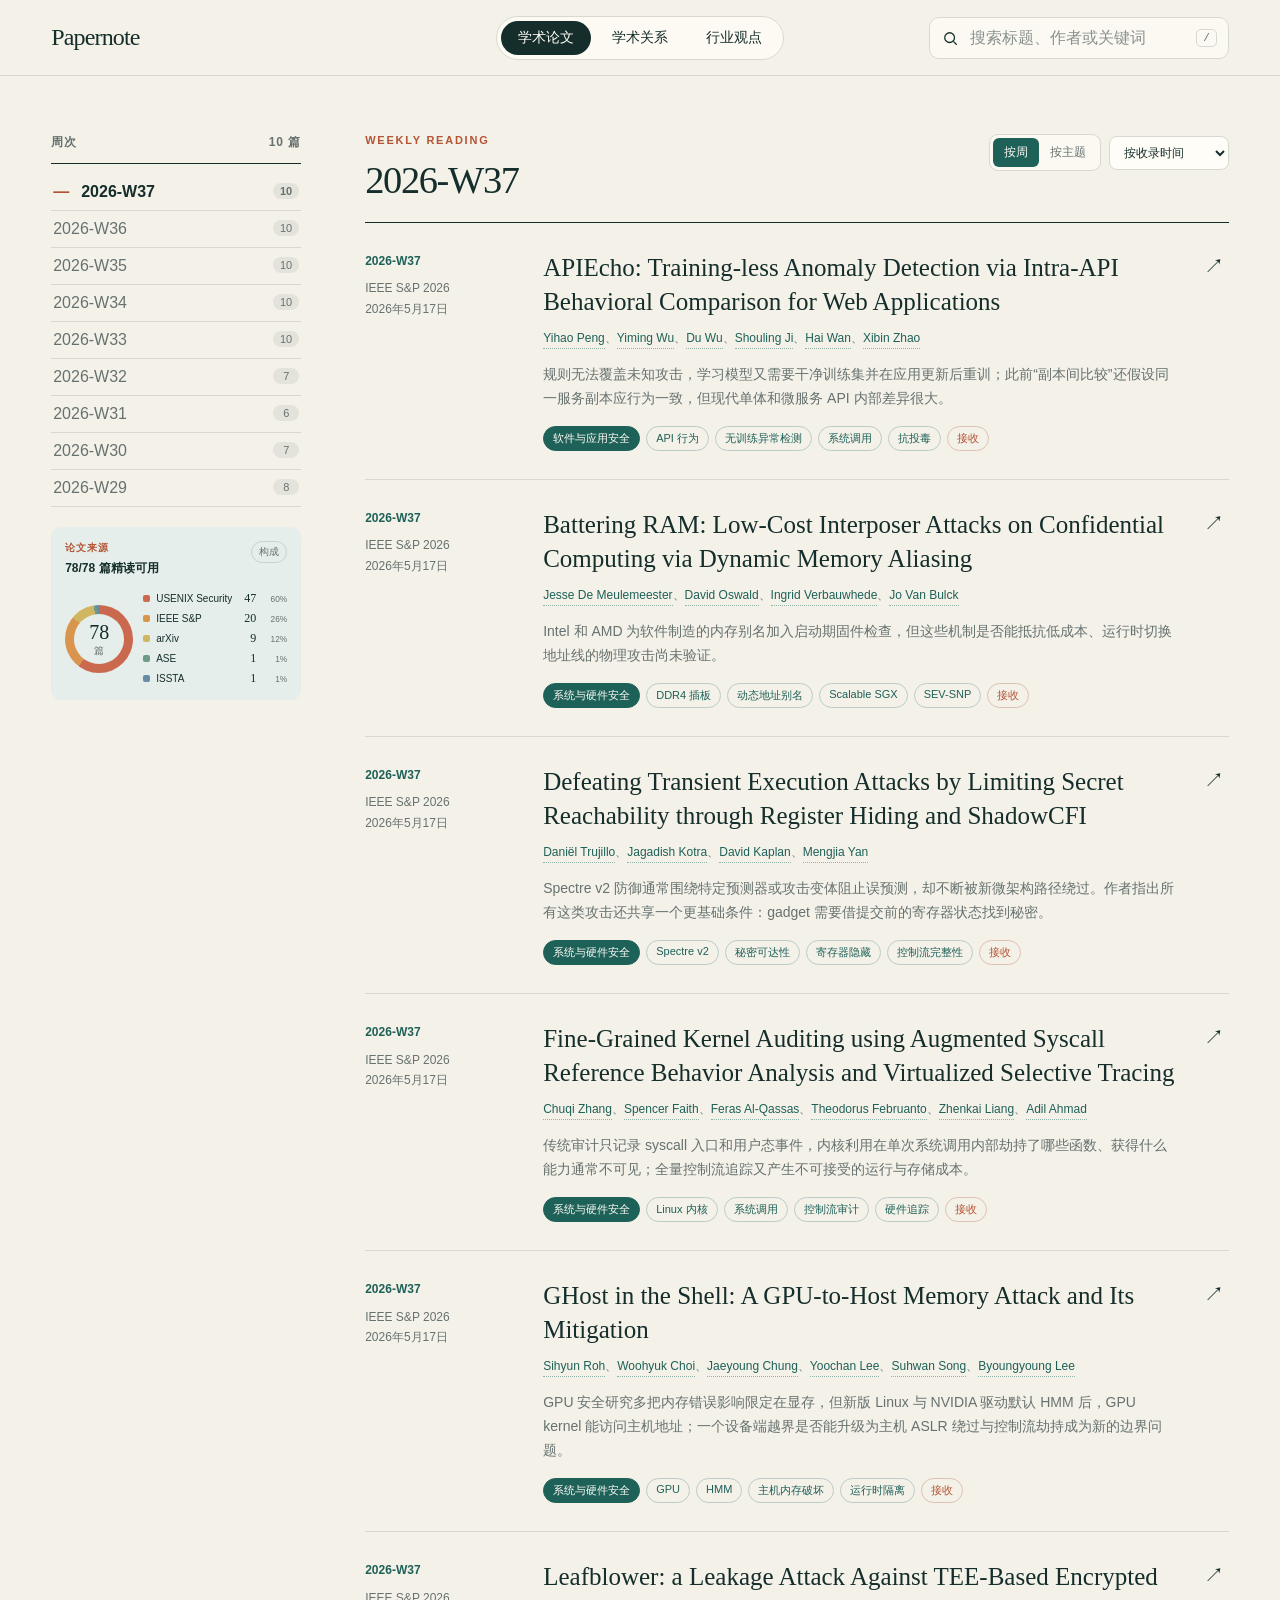
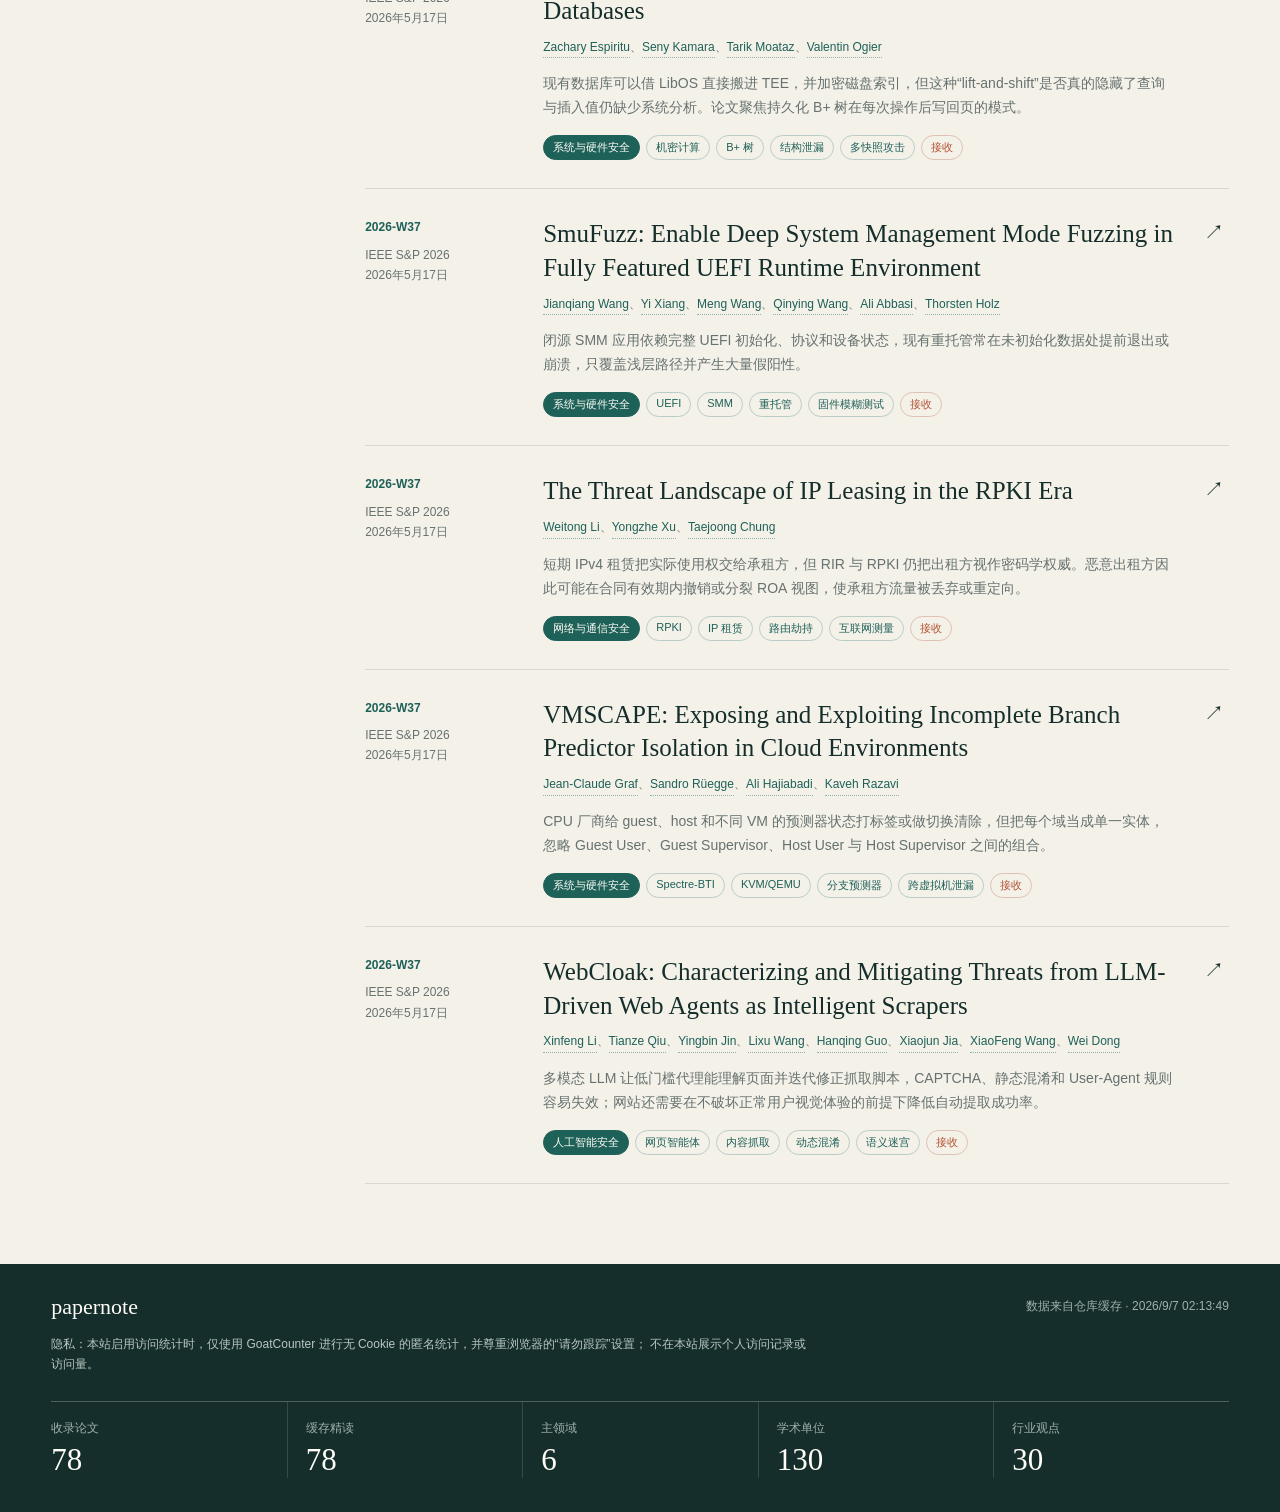
==== commit 57e864eb: "Refresh distribution chart asset" ====
--- a/site/index.html
+++ b/site/index.html
@@ -82,7 +82,7 @@
   </footer>
 
   <script src="./data.js?v=3"></script>
-  <script src="./app.js?v=4"></script>
+  <script src="./app.js?v=5"></script>
   <script src="./analytics-config.js?v=1"></script>
   <script src="./analytics.js?v=1"></script>
 </body>
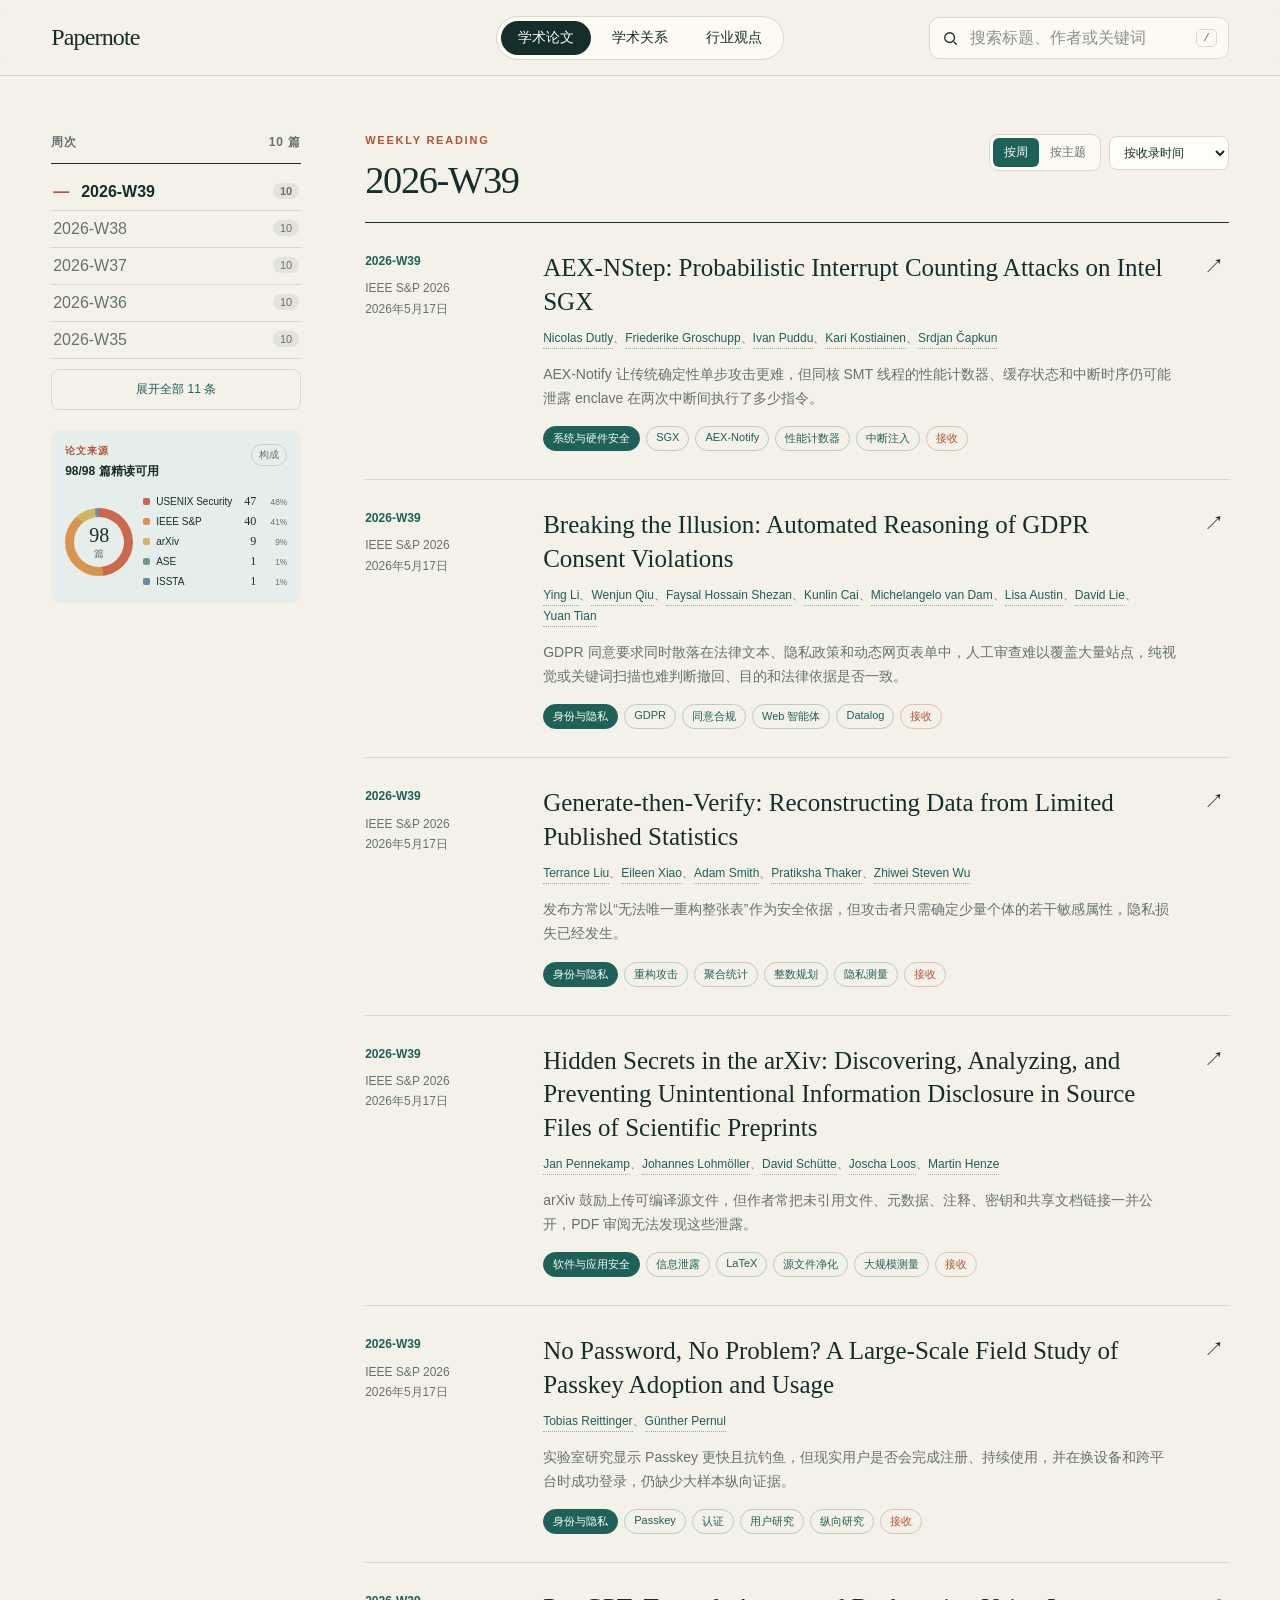
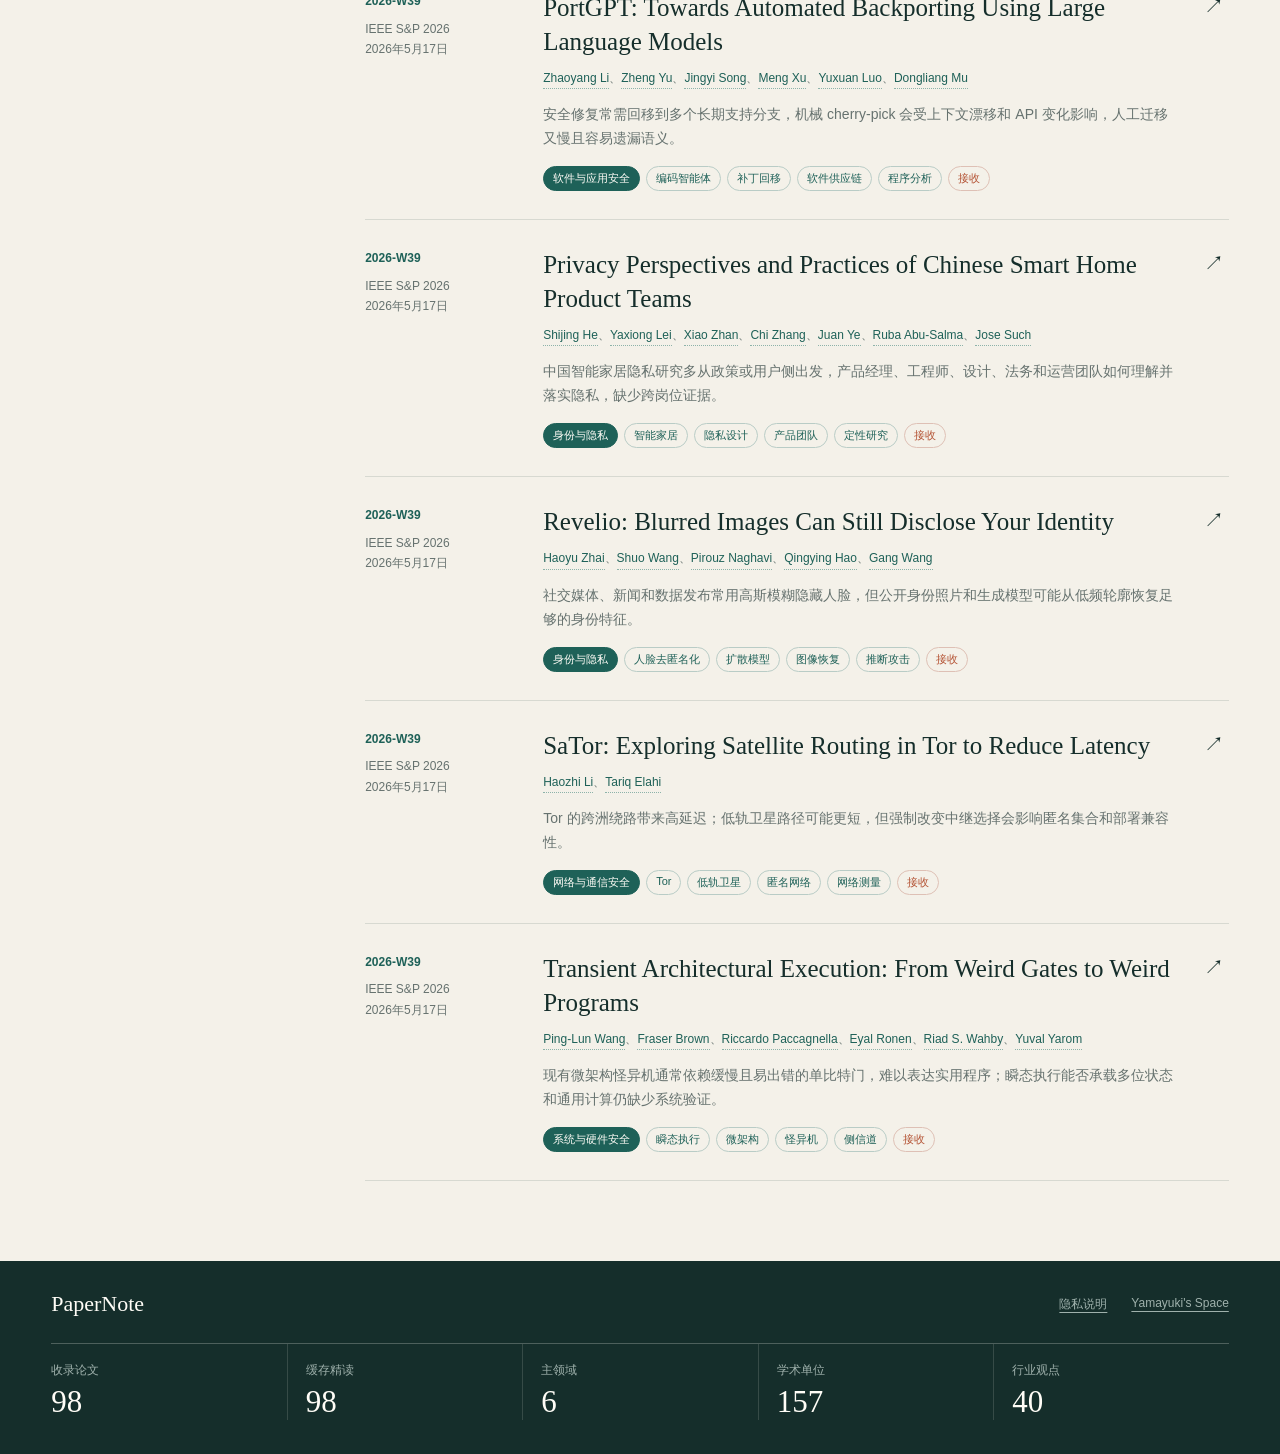
==== commit 1e4ad23f: "feat: add global research map and narrative Easycatch summaries" ====
--- a/site/index.html
+++ b/site/index.html
@@ -5,7 +5,7 @@
   <meta name="viewport" content="width=device-width, initial-scale=1">
   <meta name="description" content="papernote：浏览安全论文精读、学术关系与有证据评价的行业观点。">
   <title>papernote · 安全研究笔记</title>
-  <link rel="stylesheet" href="./styles.css?v=6">
+  <link rel="stylesheet" href="./styles.css?v=12">
 </head>
 <body>
   <header class="site-header">
@@ -33,6 +33,7 @@
           <span id="resultCount"></span>
         </div>
         <div class="filter-list" id="filterList"></div>
+        <button id="filterToggle" class="filter-toggle" type="button" aria-expanded="false" aria-controls="filterList" hidden>展开全部</button>
         <section class="distribution-card" id="distributionCard" aria-live="polite"></section>
       </aside>
 
@@ -71,18 +72,17 @@
 
   <footer>
     <div class="footer-meta">
-      <span class="footer-brand">papernote</span>
-      <span>数据来自仓库缓存 · <span id="generatedAt"></span></span>
+      <span class="footer-brand">PaperNote</span>
+      <nav class="footer-links" aria-label="页脚链接"><a href="./privacy.html">隐私说明</a><a href="https://yamayuki.space/" target="_blank" rel="noreferrer">Yamayuki's Space</a></nav>
     </div>
-    <p class="privacy-note">
-      隐私：本站启用访问统计时，仅使用 GoatCounter 进行无 Cookie 的匿名统计，并尊重浏览器的“请勿跟踪”设置；
-      不在本站展示个人访问记录或访问量。
-    </p>
     <dl class="stats" id="stats"></dl>
   </footer>
 
-  <script src="./data.js?v=3"></script>
-  <script src="./app.js?v=5"></script>
+  <script src="./data.js?v=4"></script>
+  <script src="./world-map.js?v=1"></script>
+  <script src="./academic-map.js?v=2"></script>
+  <script src="./asset-loader.js?v=1"></script>
+  <script src="./app.js?v=12"></script>
   <script src="./analytics-config.js?v=1"></script>
   <script src="./analytics.js?v=1"></script>
 </body>
--- a/site/styles.css
+++ b/site/styles.css
@@ -395,18 +395,6 @@
 .highlights li + li { margin-top: 5px; }
 .source-link { display: inline-block; margin-top: 17px; color: var(--teal); font-size: 13px; font-weight: 700; text-underline-offset: 4px; }
 
-.academic-intro {
-  margin-top: 24px;
-  padding: clamp(22px, 4vw, 38px);
-  display: grid;
-  grid-template-columns: minmax(220px, .8fr) minmax(280px, 1.25fr);
-  gap: 18px 48px;
-  color: var(--surface);
-  background: var(--ink);
-  border-radius: var(--radius);
-}
-
-.academic-intro h3,
 .subsection-heading h3,
 .network-detail h3 {
   margin: 0;
@@ -416,28 +404,7 @@
   line-height: 1.3;
 }
 
-.academic-intro > p {
-  margin: 0;
-  color: #b8c8c4;
-  font-size: 13px;
-  line-height: 1.8;
-}
-
-.academic-intro dl {
-  grid-column: 1 / -1;
-  display: grid;
-  grid-template-columns: repeat(3, 1fr);
-  margin: 12px 0 0;
-  padding-top: 20px;
-  border-top: 1px solid rgba(255, 253, 247, .2);
-}
-
-.academic-intro dl div { padding-left: 20px; border-left: 1px solid rgba(255, 253, 247, .16); }
-.academic-intro dl div:first-child { padding-left: 0; border-left: 0; }
-.academic-intro dt { color: #9fb1ac; font-size: 11px; }
-.academic-intro dd { margin: 4px 0 0; font-family: Georgia, serif; font-size: 30px; }
-
-.network-section { margin-top: 58px; }
+.network-section { margin-top: 12px; }
 
 .subsection-heading {
   display: flex;
@@ -458,54 +425,6 @@
 
 .subsection-heading.compact { align-items: start; }
 
-.network-board {
-  position: relative;
-  height: 520px;
-  margin-top: 20px;
-  overflow: hidden;
-  background:
-    linear-gradient(rgba(21, 46, 43, .035) 1px, transparent 1px),
-    linear-gradient(90deg, rgba(21, 46, 43, .035) 1px, transparent 1px),
-    var(--surface);
-  background-size: 36px 36px;
-  border: 1px solid var(--line);
-  border-radius: var(--radius);
-}
-
-.network-board svg { position: absolute; inset: 0; width: 100%; height: 100%; pointer-events: none; }
-.network-board line { stroke: rgba(30, 97, 88, .32); stroke-width: calc(1px + var(--weight) * .8px); }
-
-.network-node {
-  position: absolute;
-  left: var(--x);
-  top: var(--y);
-  width: 150px;
-  min-height: 60px;
-  padding: 10px 12px;
-  transform: translate(-50%, -50%);
-  color: var(--ink);
-  background: var(--surface);
-  border: 1px solid #b9ccc6;
-  border-radius: 11px;
-  box-shadow: 0 8px 24px rgba(21, 46, 43, .08);
-  cursor: pointer;
-  text-align: left;
-}
-
-.network-node:hover,
-.network-node.is-selected {
-  color: var(--surface);
-  background: var(--teal);
-  border-color: var(--teal);
-}
-
-.network-node strong,
-.network-node span { display: block; }
-.network-node strong { font-size: 12px; line-height: 1.35; }
-.network-node span { margin-top: 5px; color: var(--muted); font-size: 10px; }
-.network-node:hover span,
-.network-node.is-selected span { color: #d8ebe5; }
-
 .network-detail {
   margin-top: 12px;
   padding: 22px 24px;
@@ -523,8 +442,8 @@
 .rankings {
   margin-top: 62px;
   display: grid;
-  grid-template-columns: 1fr 1fr;
-  gap: clamp(30px, 5vw, 70px);
+  grid-template-columns: repeat(3, minmax(0, 1fr));
+  gap: clamp(20px, 3vw, 40px);
 }
 
 .ranking-list { margin: 10px 0 0; padding: 0; list-style: none; }
@@ -680,11 +599,6 @@
   .footer-meta { align-items: flex-start; flex-direction: column; }
   .stats { grid-template-columns: repeat(2, 1fr); }
   .stat:nth-child(3) { padding-left: 0; border-left: 0; }
-  .academic-intro { grid-template-columns: 1fr; }
-  .academic-intro dl { grid-column: 1; }
-  .network-board { height: auto; padding: 14px; display: grid; grid-template-columns: repeat(2, 1fr); gap: 8px; }
-  .network-board svg { display: none; }
-  .network-node { position: static; width: 100%; min-height: 68px; transform: none; }
   .network-detail, .rankings { grid-template-columns: 1fr; }
   .dialog-scholar-stats { grid-template-columns: 1fr; gap: 12px; }
   .dialog-scholar-stats div + div { padding: 12px 0 0; border-top: 1px solid var(--line); border-left: 0; }
@@ -695,3 +609,54 @@
 @media (prefers-reduced-motion: reduce) {
   * { scroll-behavior: auto !important; transition: none !important; }
 }
+
+/* Global research atlas */
+.map-scope { margin: 20px 0 0; color: var(--teal); font-size: 12px; }
+.filter-toggle { width: 100%; margin: 10px 0 0; padding: 11px; border: 1px solid var(--line); border-radius: 8px; background: transparent; color: var(--teal); cursor: pointer; font: inherit; font-size: 12px; }
+.network-section { margin-top: 12px; }
+.world-map-board { margin-top: 22px; border: 1px solid var(--line); border-radius: 12px; background: #f3f6f0; overflow: hidden; }
+.map-summary { padding: 18px 22px 0; font-size: 12px; color: var(--muted); }
+.map-summary strong { color: var(--ink); font: 26px Georgia, serif; margin-right: 6px; }
+.map-summary span { padding: 0 10px; }
+.world-map { width: 100%; height: auto; display: block; }
+.map-grid path { stroke: #dce3dd; stroke-width: .5; fill: none; stroke-dasharray: 3 5; }
+.map-land { stroke: #f8faf6; stroke-width: .65; stroke-linejoin: round; }
+.map-land[role="button"] { cursor: pointer; }
+.map-land:hover[role="button"], .map-land.is-selected, .map-land:focus { stroke: #b36c35; stroke-width: 2; outline: none; }
+.map-routes path { fill: none; stroke: #000; stroke-linecap: round; stroke-dasharray: 4 5; }
+.map-legend { display: flex; align-items: center; gap: 10px; flex-wrap: wrap; padding: 6px 22px 18px; color: var(--muted); font-size: 11px; }
+.map-legend span { display: inline-flex; align-items: center; gap: 5px; }
+.no-data { display: inline-block; width: 12px; height: 12px; background: #e4e9e2; border: 1px solid #ccd5cc; }
+.color-scale { width: 100px; height: 9px; border-radius: 4px; background: linear-gradient(90deg,hsl(165 32% 83%),hsl(165 32% 31%)); }
+.route-key { margin-left: auto; color: #000; }
+.map-note { font-size: 11px; color: var(--muted); line-height: 1.8; }
+.map-controls { display: flex; gap: 12px; align-items: center; flex-wrap: wrap; margin: 20px 0; }
+.map-controls label { display: flex; align-items: center; gap: 10px; font-size: 12px; min-width: 0; max-width: 100%; }
+.map-controls select { max-width: min(440px, 65vw); min-width: 0; padding: 9px; border: 1px solid var(--line); border-radius: 6px; background: var(--surface); color: var(--ink); }
+@media (max-width: 700px) { .map-summary { padding: 12px 12px 0; } .map-legend { padding: 8px 12px 12px; gap: 7px; } .route-key { margin-left: 0; } .network-section .subsection-heading { align-items: start; flex-direction: column; gap: 12px; } }
+
+.map-routes { pointer-events: none; }
+.map-routes path { opacity: 0; visibility: hidden; transition: opacity .18s ease; }
+.map-routes path.is-visible { opacity: .3; visibility: visible; }
+.rankings > div { min-width: 0; }
+.rankings .subsection-heading h3 { font-size: clamp(21px, 2vw, 28px); }
+.ranking-list strong { overflow-wrap: anywhere; }
+@media (max-width: 900px) { .rankings { grid-template-columns: 1fr; } }
+
+.map-controls button { font: inherit; font-size: 12px; padding: 7px 11px; border: 1px solid var(--line); border-radius: 6px; color: var(--ink); background: transparent; cursor: pointer; }
+.map-controls button[aria-pressed="true"] { background: var(--soft-teal); border-color: var(--teal); }
+.load-status { padding: 18px 0; color: var(--muted); font-size: 13px; }
+
+.map-small-country { fill: var(--ink); font-size: 9px; cursor: pointer; paint-order: stroke; stroke: #f3f6f0; stroke-width: 2px; }
+.map-small-country:focus { outline: 1px solid var(--teal); }
+.footer-links { display: flex; flex-wrap: wrap; gap: 24px; }
+.footer-links a { color: inherit; text-underline-offset: 4px; }
+.privacy-page { max-width: 760px; padding: 72px 28px; margin: 0 auto; }
+.privacy-page p { line-height: 2; margin: 28px 0; }
+.privacy-page a { color: var(--teal); }
+
+.dialog-affiliations { margin: 16px 0 12px; overflow-wrap: anywhere; }
+.easycatch { padding: 20px 22px; background: var(--soft-teal); border-radius: 10px; }
+.easycatch h3 { color: var(--teal); font-size: 15px; letter-spacing: .02em; }
+.easycatch p + p { margin-top: 12px; }
+@media (max-width: 700px) { .easycatch { padding: 16px; } }
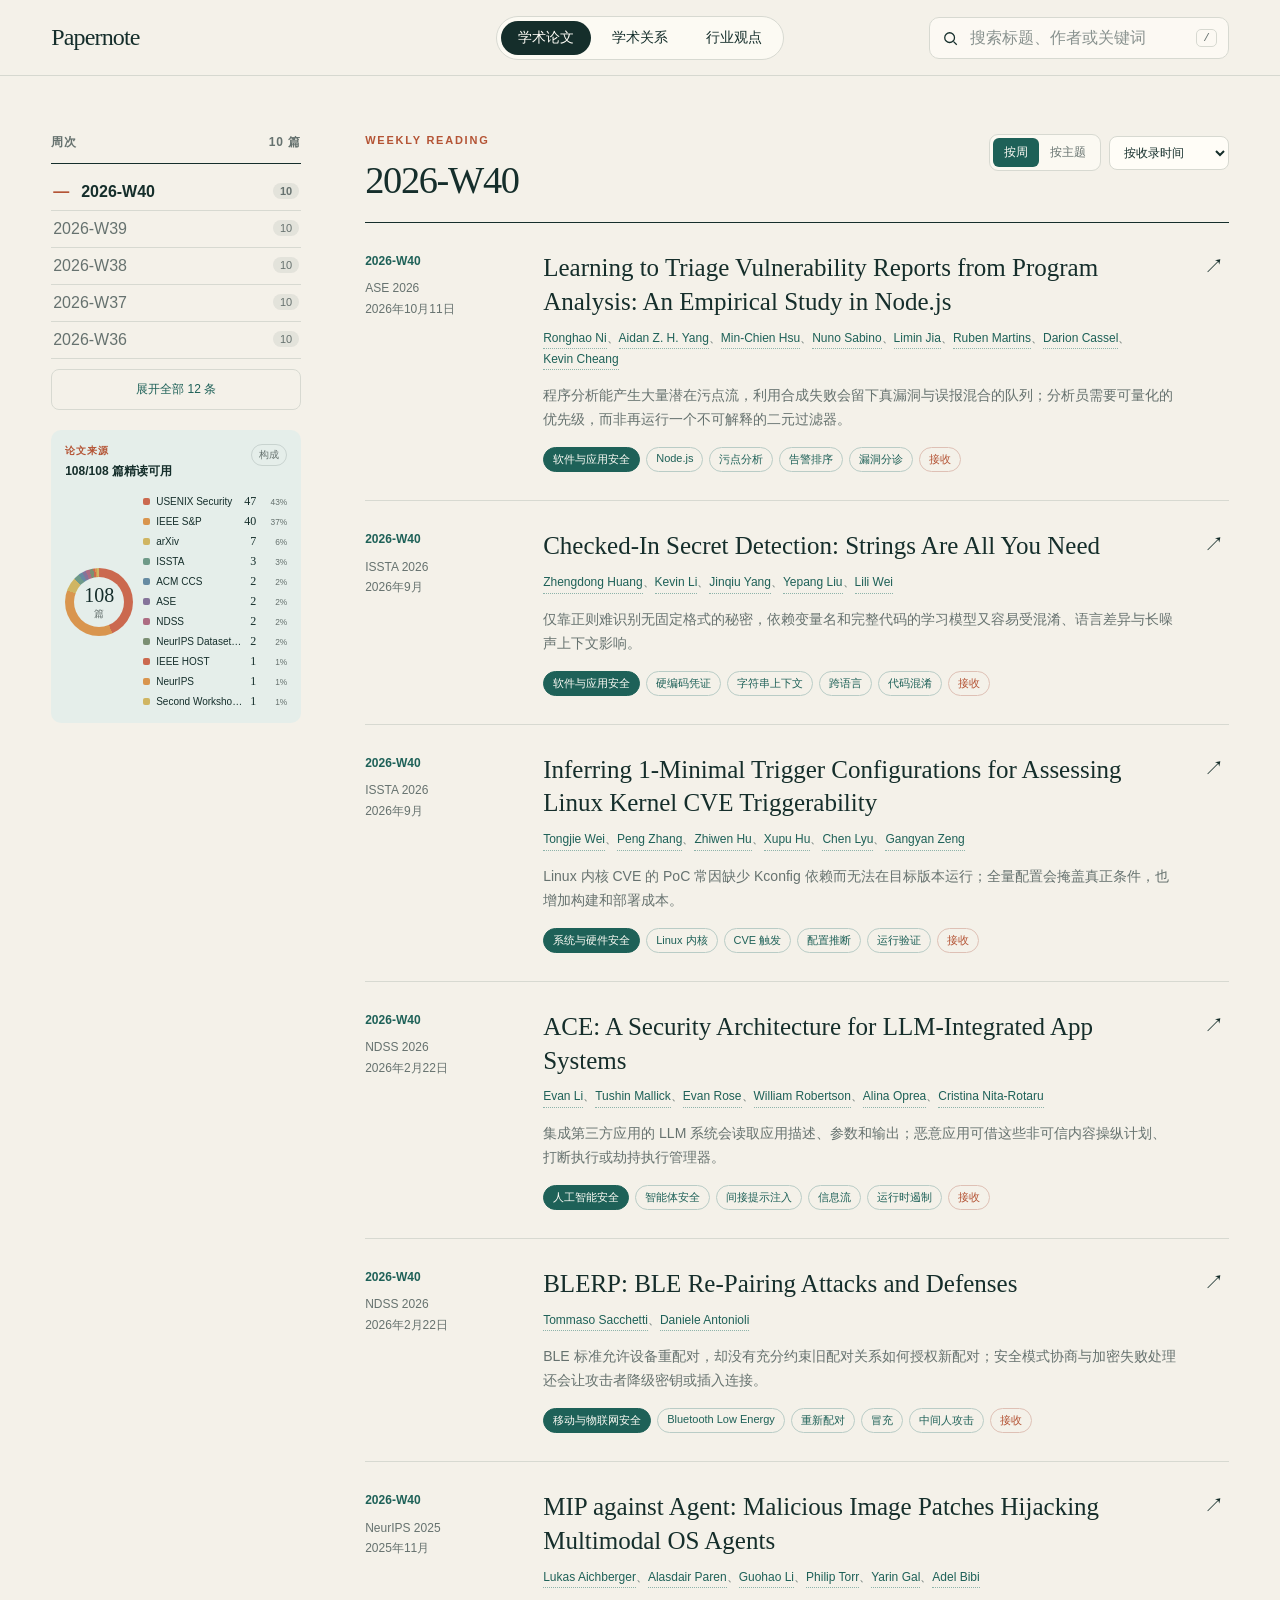
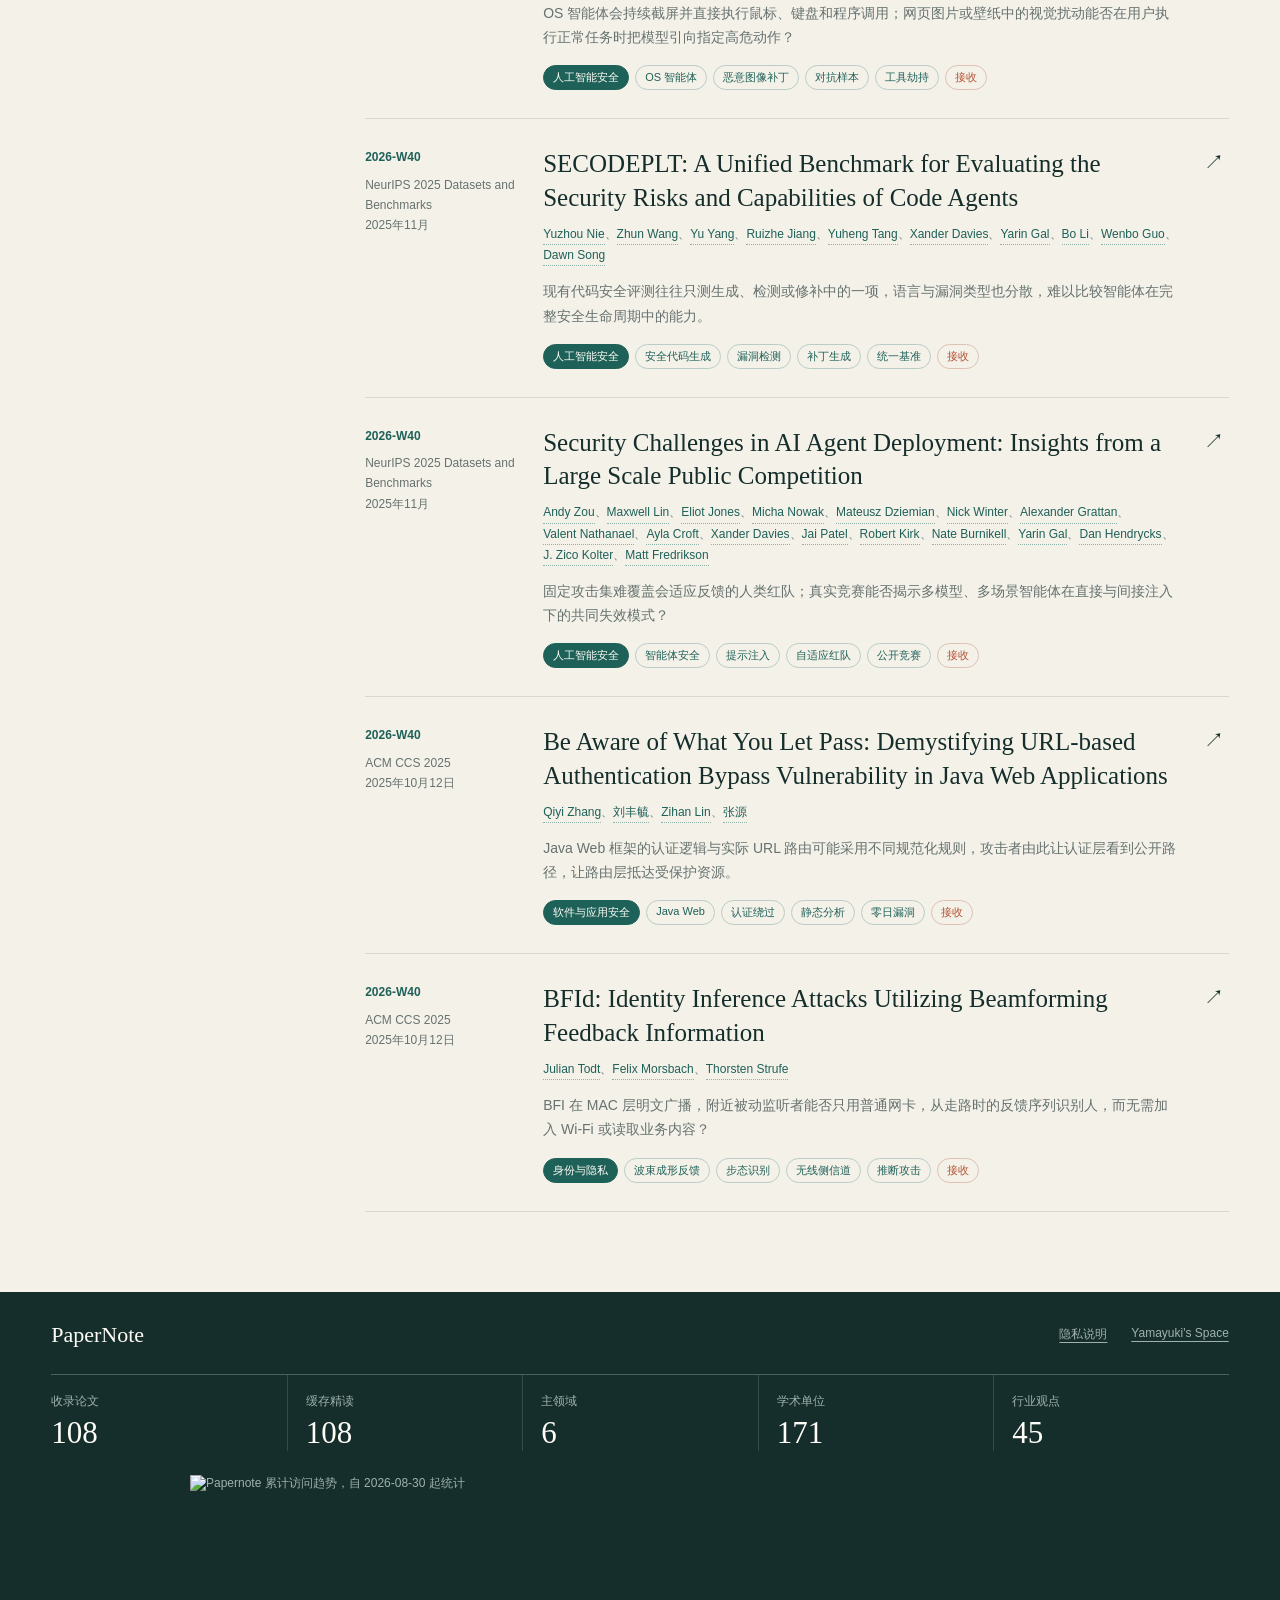
==== commit edf76c1a: "feat: persist cumulative traffic and display it in site footer" ====
--- a/site/index.html
+++ b/site/index.html
@@ -5,7 +5,7 @@
   <meta name="viewport" content="width=device-width, initial-scale=1">
   <meta name="description" content="papernote：浏览安全论文精读、学术关系与有证据评价的行业观点。">
   <title>papernote · 安全研究笔记</title>
-  <link rel="stylesheet" href="./styles.css?v=12">
+  <link rel="stylesheet" href="./styles.css?v=13">
 </head>
 <body>
   <header class="site-header">
@@ -76,6 +76,7 @@
       <nav class="footer-links" aria-label="页脚链接"><a href="./privacy.html">隐私说明</a><a href="https://yamayuki.space/" target="_blank" rel="noreferrer">Yamayuki's Space</a></nav>
     </div>
     <dl class="stats" id="stats"></dl>
+    <img class="traffic-chart" src="./traffic.svg" width="900" height="270" alt="Papernote 累计访问趋势，自 2026-08-30 起统计" loading="lazy">
   </footer>
 
   <script src="./data.js?v=4"></script>
--- a/site/styles.css
+++ b/site/styles.css
@@ -660,3 +660,5 @@
 .easycatch h3 { color: var(--teal); font-size: 15px; letter-spacing: .02em; }
 .easycatch p + p { margin-top: 12px; }
 @media (max-width: 700px) { .easycatch { padding: 16px; } }
+
+.traffic-chart { display: block; width: 100%; max-width: 900px; height: auto; margin: 24px auto 0; }
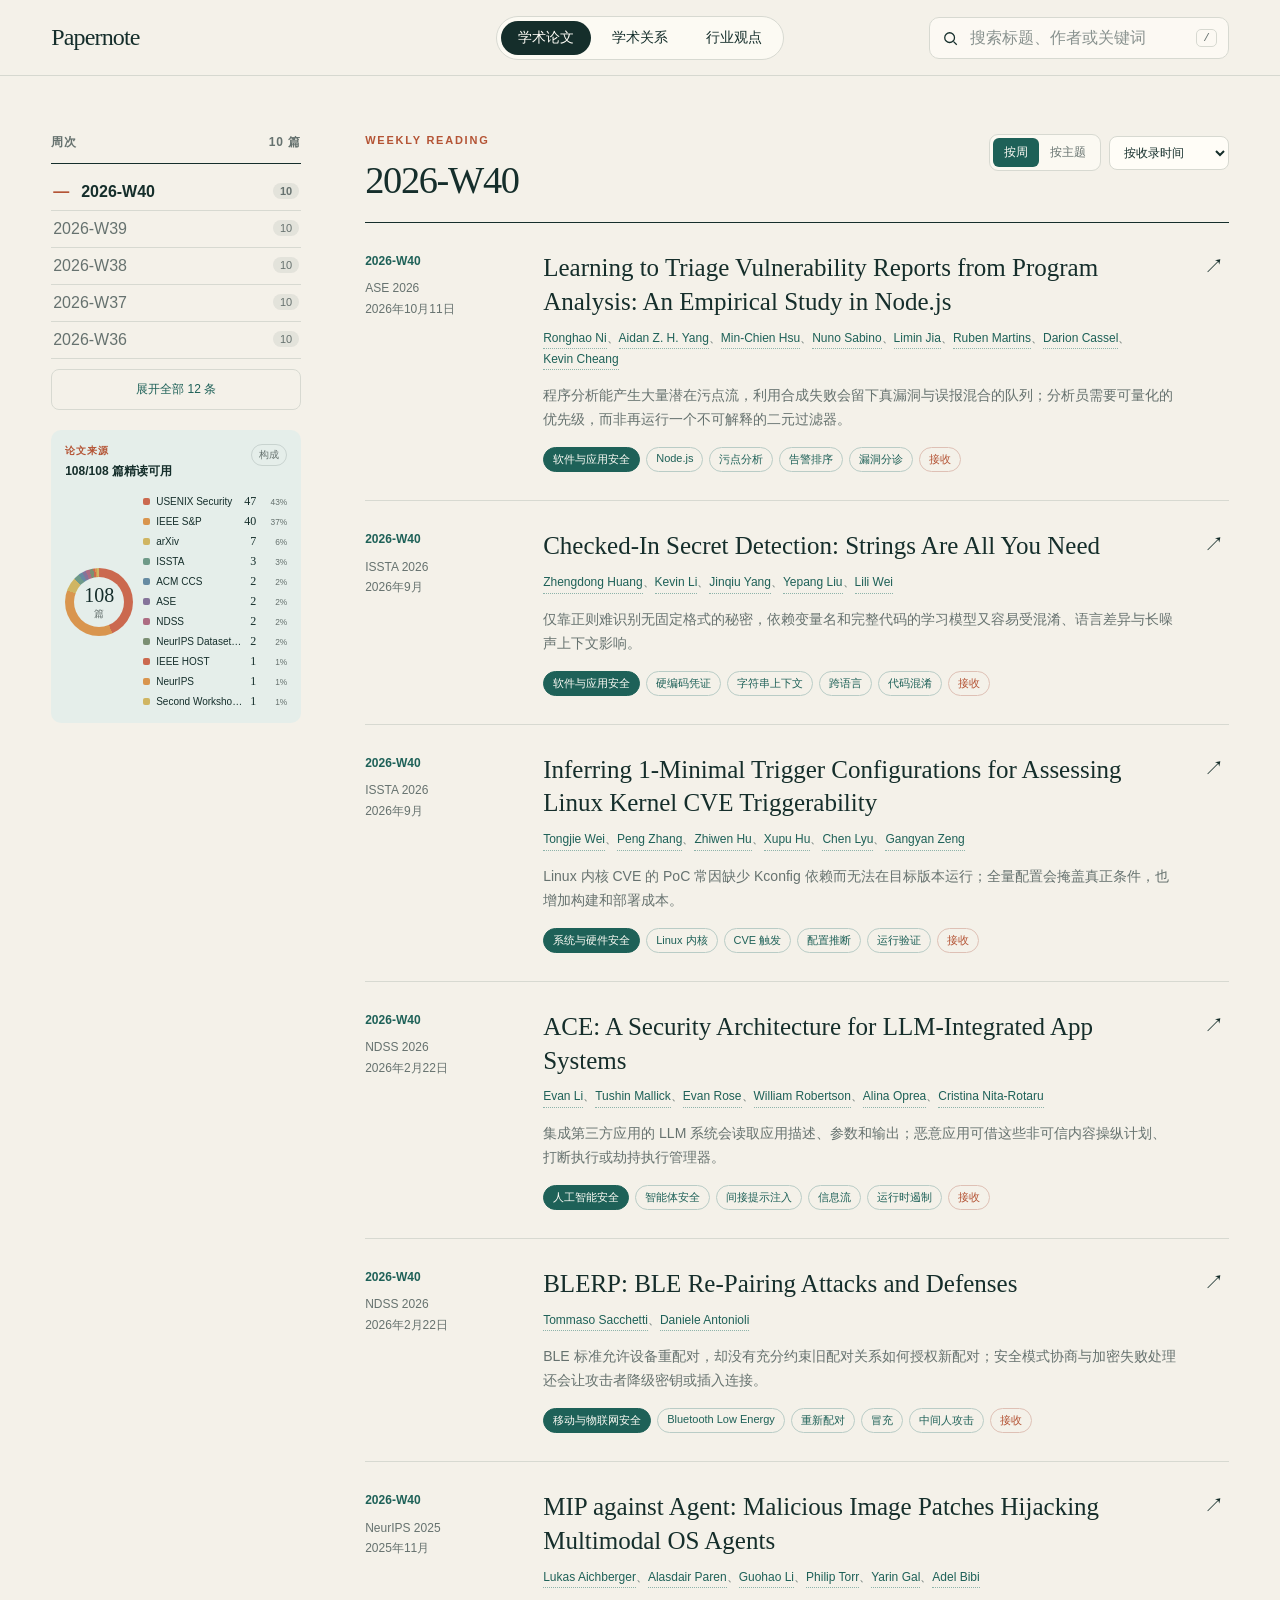
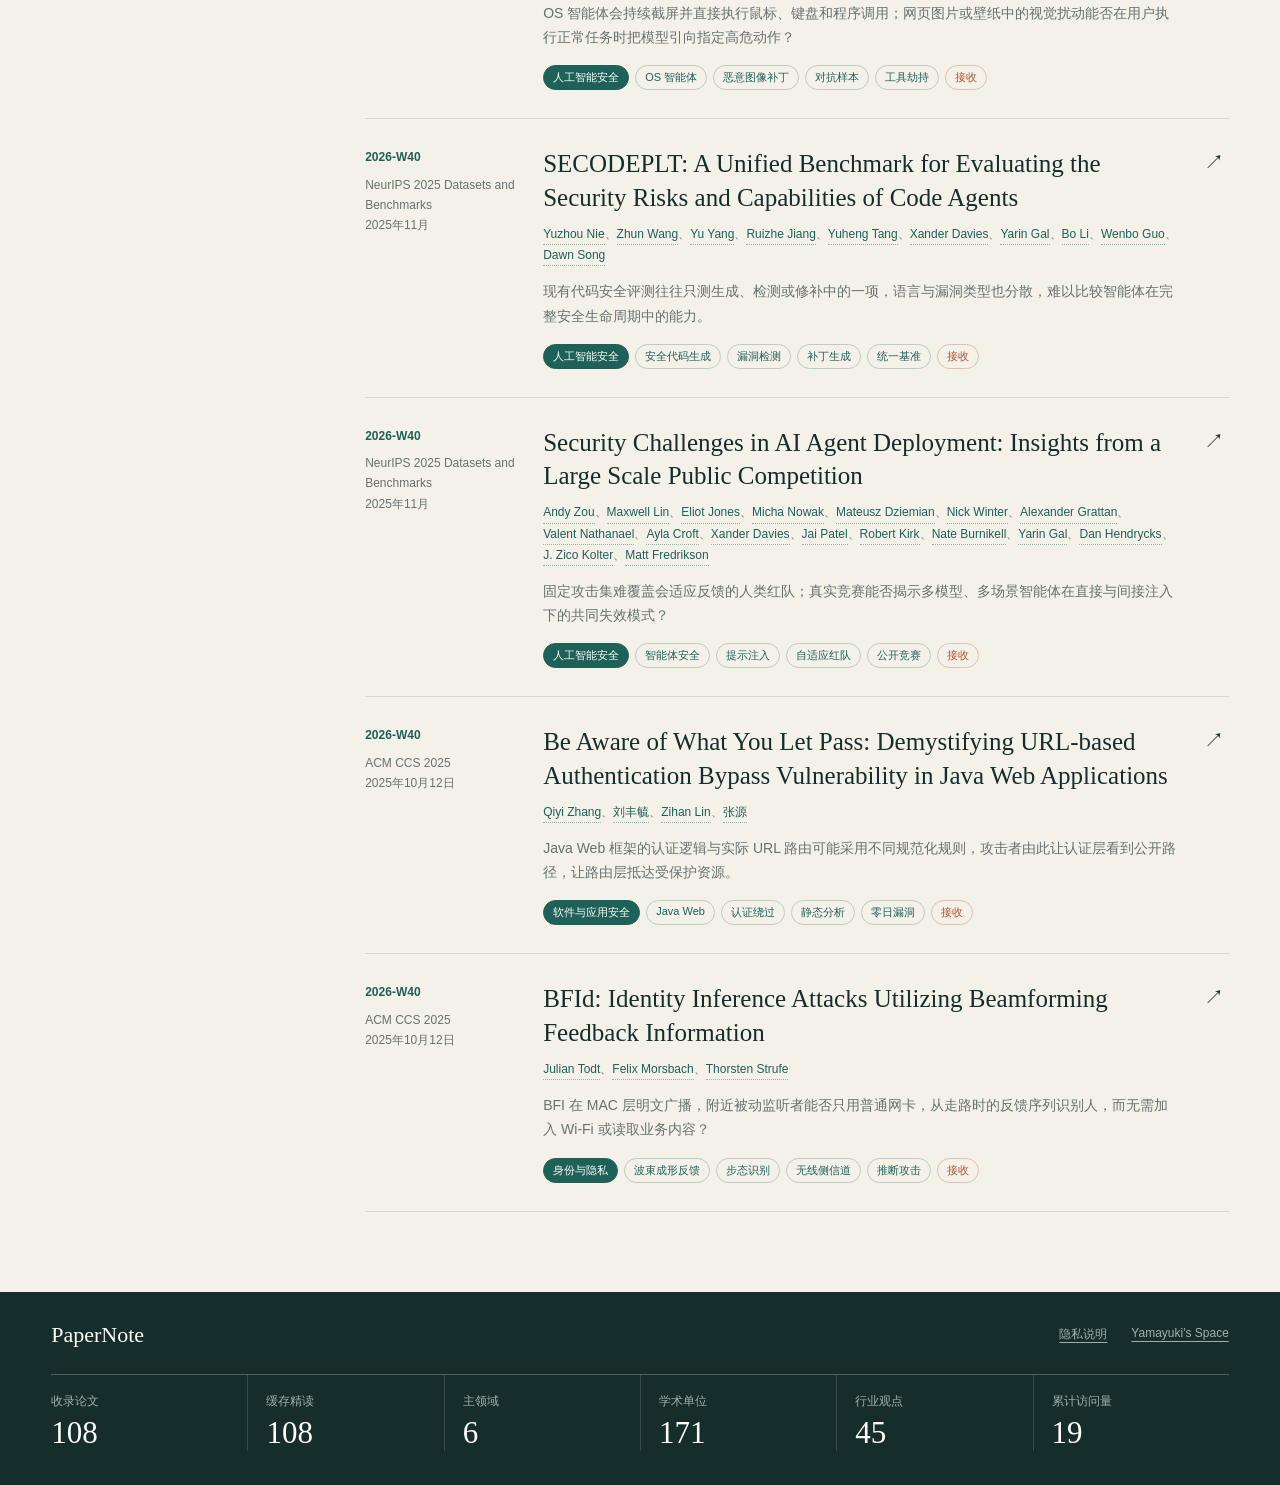
==== commit 41cadab5: "fix: show cumulative visits as a footer statistic" ====
--- a/site/index.html
+++ b/site/index.html
@@ -5,7 +5,7 @@
   <meta name="viewport" content="width=device-width, initial-scale=1">
   <meta name="description" content="papernote：浏览安全论文精读、学术关系与有证据评价的行业观点。">
   <title>papernote · 安全研究笔记</title>
-  <link rel="stylesheet" href="./styles.css?v=13">
+  <link rel="stylesheet" href="./styles.css?v=14">
 </head>
 <body>
   <header class="site-header">
@@ -76,14 +76,13 @@
       <nav class="footer-links" aria-label="页脚链接"><a href="./privacy.html">隐私说明</a><a href="https://yamayuki.space/" target="_blank" rel="noreferrer">Yamayuki's Space</a></nav>
     </div>
     <dl class="stats" id="stats"></dl>
-    <img class="traffic-chart" src="./traffic.svg" width="900" height="270" alt="Papernote 累计访问趋势，自 2026-08-30 起统计" loading="lazy">
   </footer>
 
-  <script src="./data.js?v=4"></script>
+  <script src="./data.js?v=5"></script>
   <script src="./world-map.js?v=1"></script>
   <script src="./academic-map.js?v=2"></script>
   <script src="./asset-loader.js?v=1"></script>
-  <script src="./app.js?v=12"></script>
+  <script src="./app.js?v=13"></script>
   <script src="./analytics-config.js?v=1"></script>
   <script src="./analytics.js?v=1"></script>
 </body>
--- a/site/styles.css
+++ b/site/styles.css
@@ -549,7 +549,7 @@
 
 .stats {
   display: grid;
-  grid-template-columns: repeat(5, 1fr);
+  grid-template-columns: repeat(6, 1fr);
   margin: 26px 0 0;
   border-top: 1px solid rgba(255, 253, 247, .24);
 }
@@ -660,5 +660,3 @@
 .easycatch h3 { color: var(--teal); font-size: 15px; letter-spacing: .02em; }
 .easycatch p + p { margin-top: 12px; }
 @media (max-width: 700px) { .easycatch { padding: 16px; } }
-
-.traffic-chart { display: block; width: 100%; max-width: 900px; height: auto; margin: 24px auto 0; }
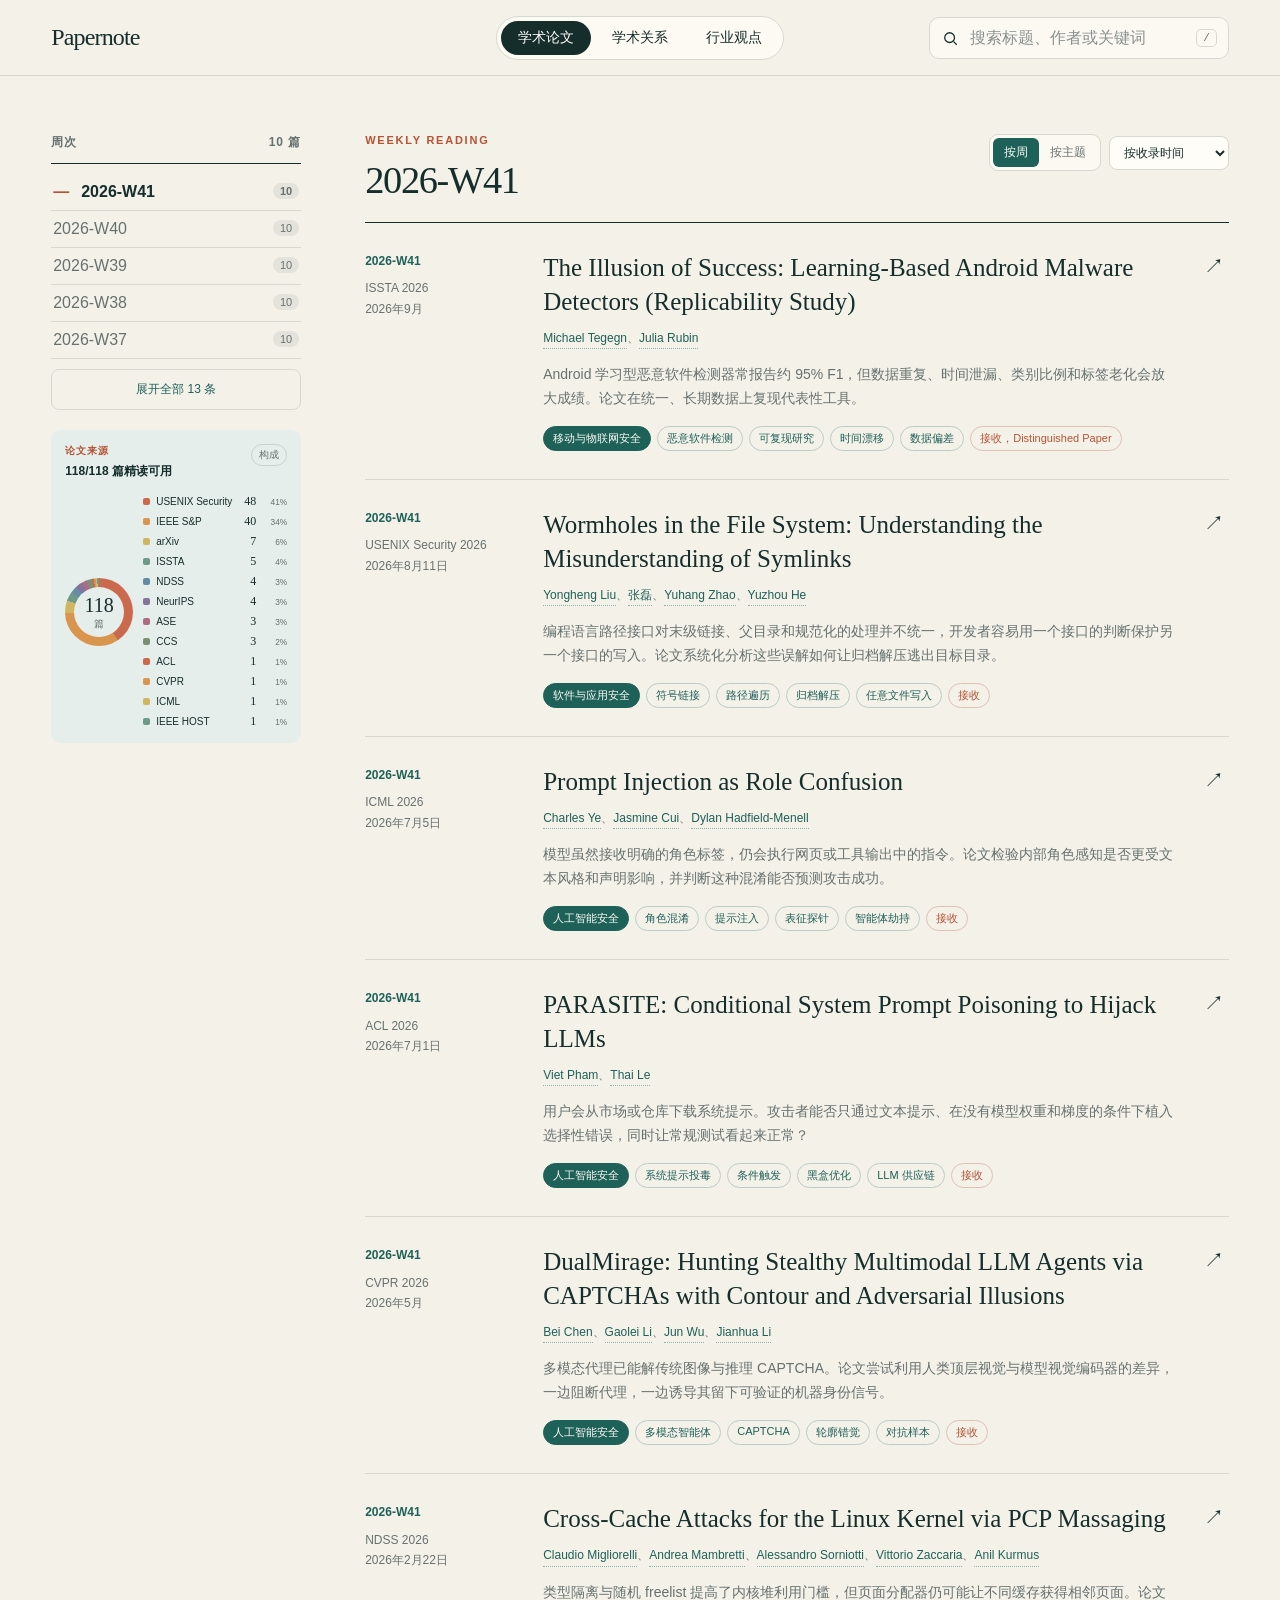
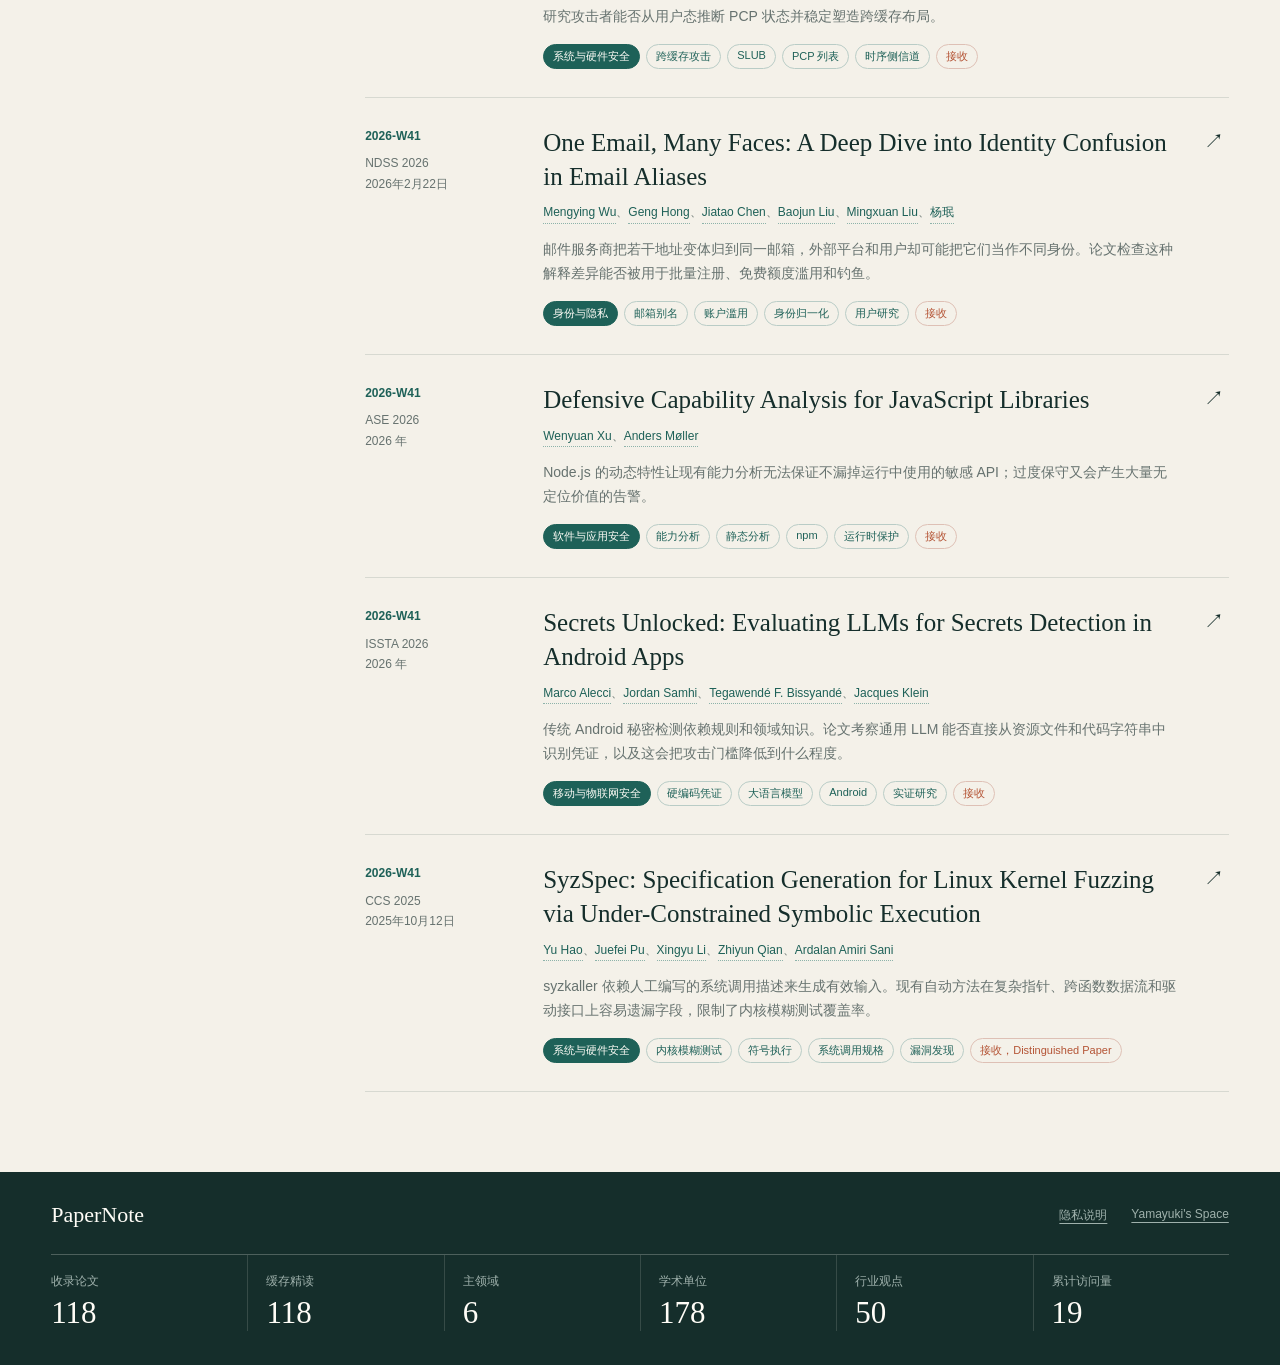
==== commit b39b817a: "fix: group paper sources by conference series" ====
--- a/site/index.html
+++ b/site/index.html
@@ -78,11 +78,11 @@
     <dl class="stats" id="stats"></dl>
   </footer>
 
-  <script src="./data.js?v=5"></script>
+  <script src="./data.js?v=6"></script>
   <script src="./world-map.js?v=1"></script>
   <script src="./academic-map.js?v=2"></script>
   <script src="./asset-loader.js?v=1"></script>
-  <script src="./app.js?v=13"></script>
+  <script src="./app.js?v=14"></script>
   <script src="./analytics-config.js?v=1"></script>
   <script src="./analytics.js?v=1"></script>
 </body>
